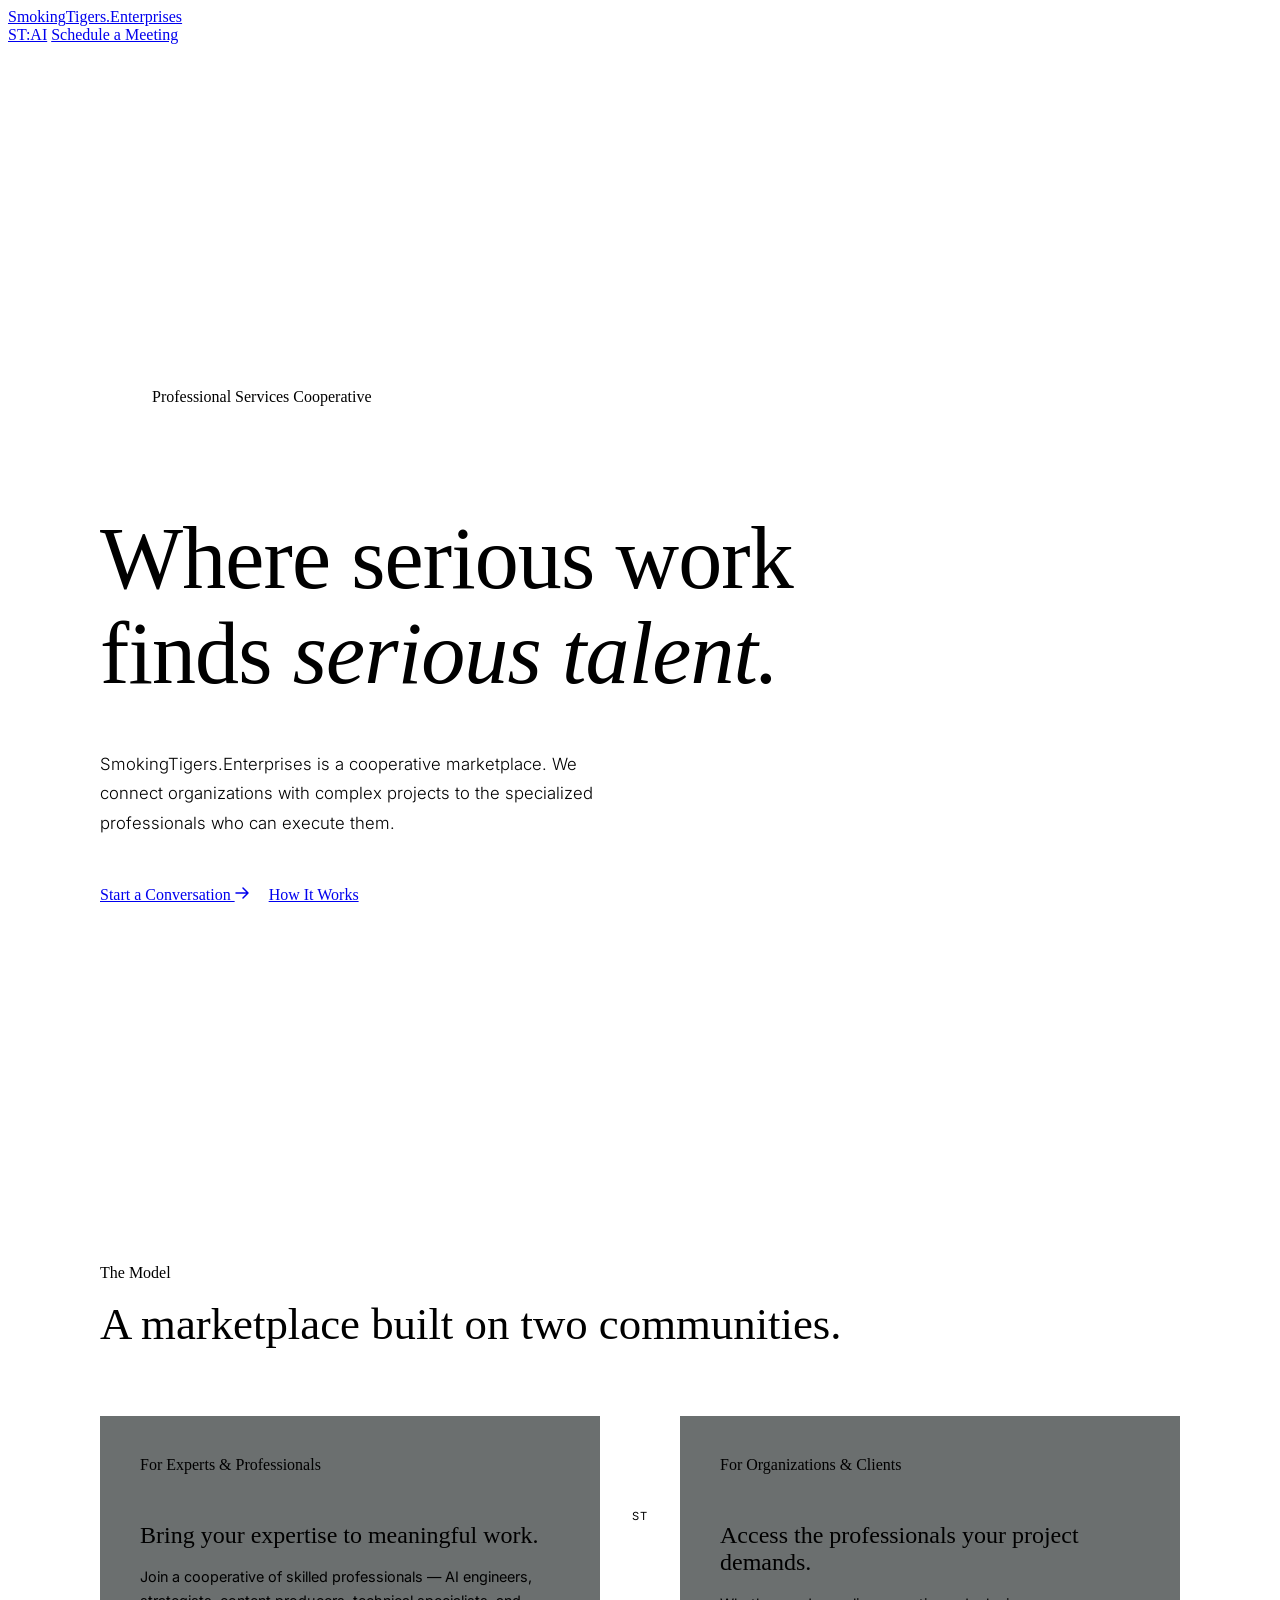
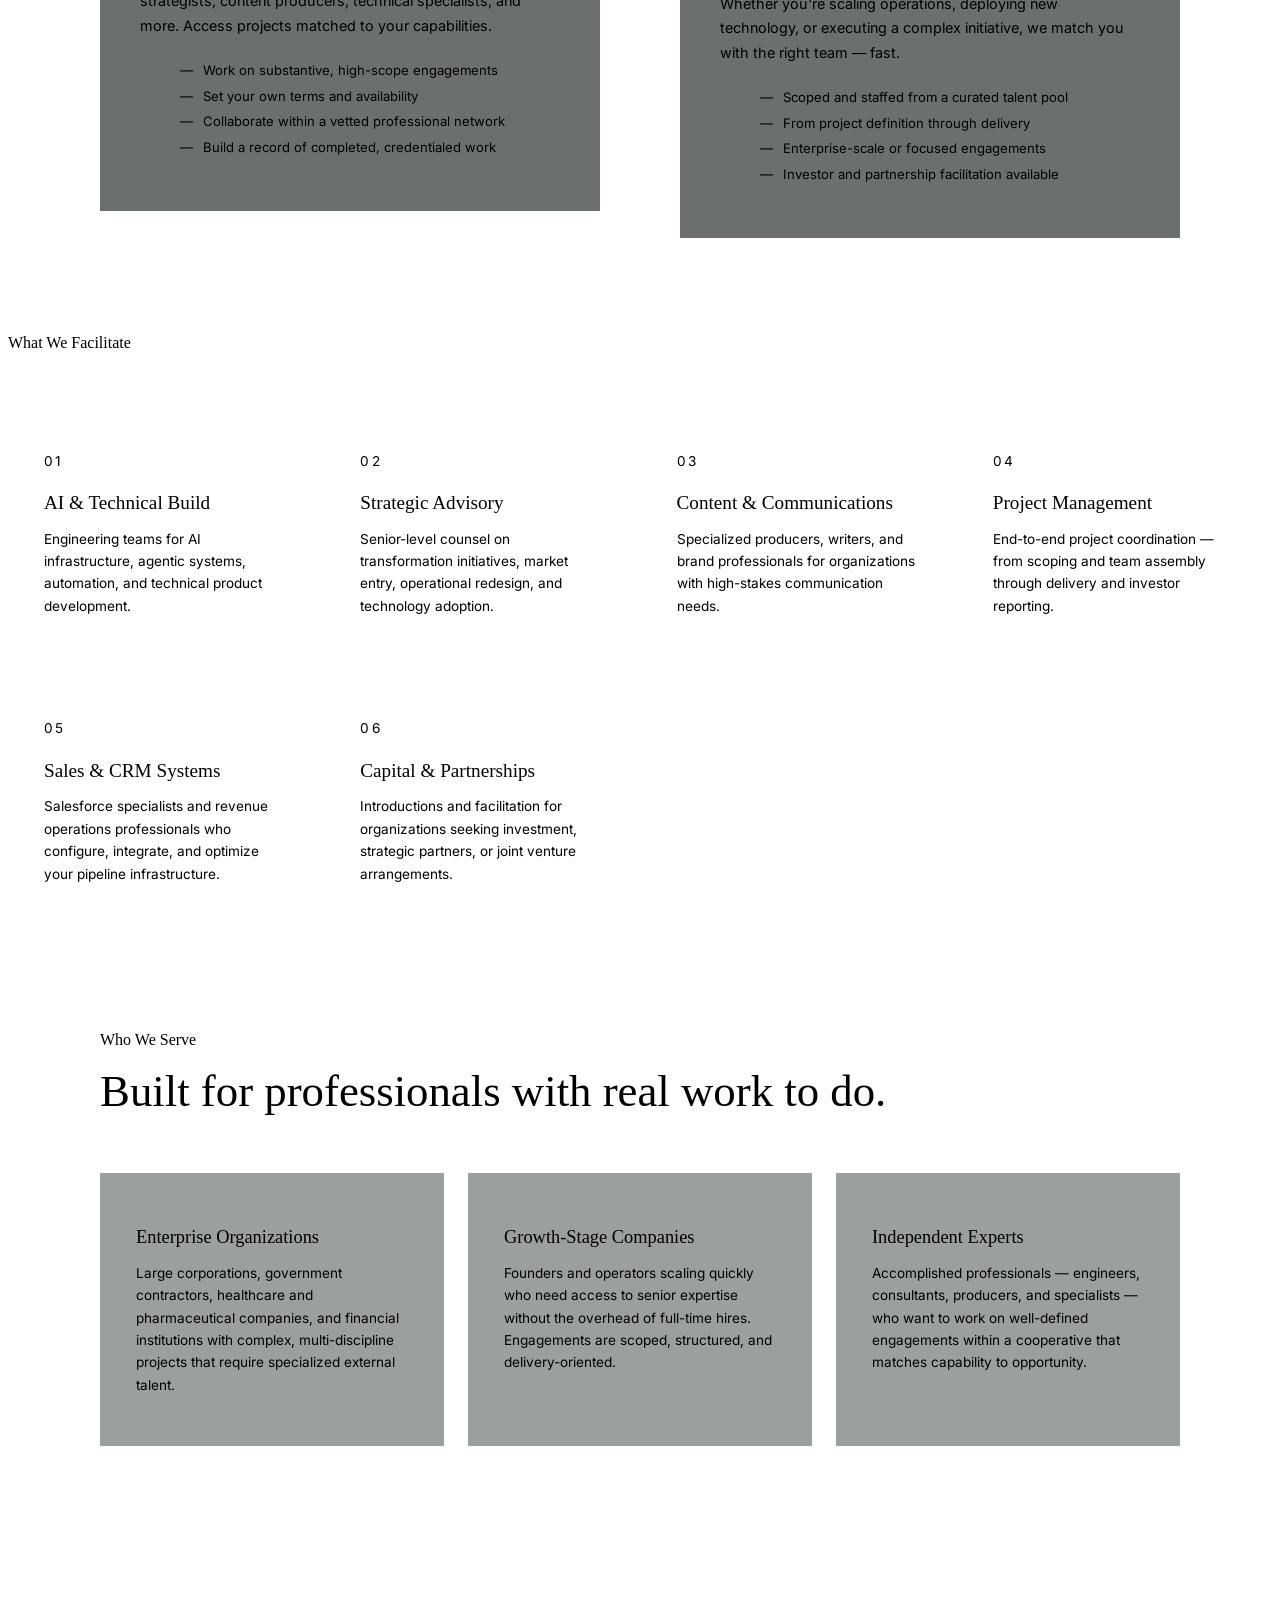
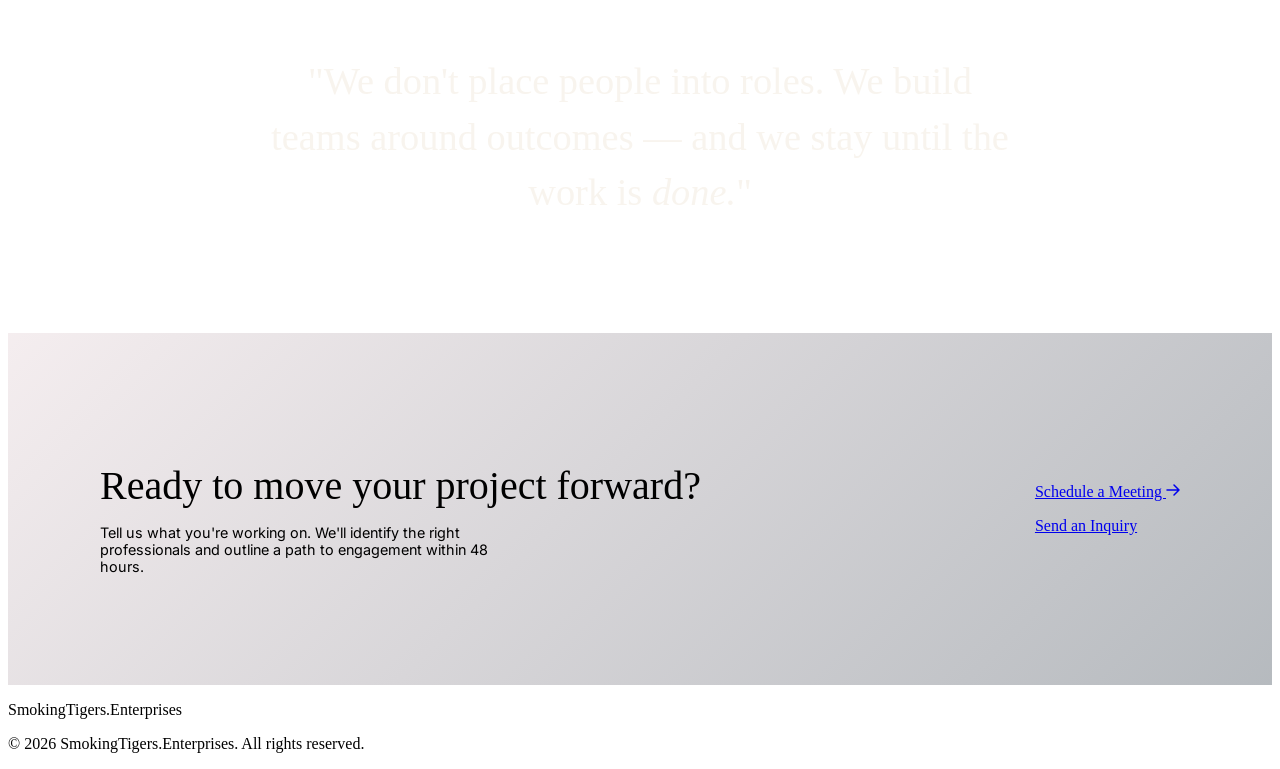
==== public/index.html @ 81c8d472 "test push" ====
<!DOCTYPE html>
<html lang="en">
<head>
  <meta charset="UTF-8" />
  <meta name="viewport" content="width=device-width, initial-scale=1.0" />
  <title>SmokingTigers.Enterprises — Professional Services Cooperative</title>
  <!-- test push -->
  <meta name="description" content="A cooperative marketplace connecting expert professionals and organizations with the talent and services to move serious projects forward." />
  <link rel="preconnect" href="https://fonts.googleapis.com">
  <link href="https://fonts.googleapis.com/css2?family=EB+Garamond:ital,wght@0,400;0,500;0,600;1,400&family=Inter:wght@300;400;500;600&display=swap" rel="stylesheet">
  <link rel="stylesheet" href="/css/style.css">
  <style>
    /* ── PAGE-SPECIFIC ── */

    /* HERO */
    .hero {
      min-height: 100vh;
      display: flex; flex-direction: column; justify-content: center;
      padding: 9rem 3rem 5rem;
      max-width: 1080px; margin: 0 auto;
      position: relative; z-index: 1;
    }
    .hero-eyebrow {
      display: flex; align-items: center; gap: 0.75rem;
      margin-bottom: 2rem;
    }
    .hero-eyebrow::before {
      content: ''; display: block; width: 2.5rem; height: 1px; background: var(--gold);
    }
    h1 {
      font-size: clamp(3rem, 7vw, 5.5rem);
      font-weight: 400; line-height: 1.08;
      letter-spacing: -0.01em;
      margin-bottom: 2rem;
      max-width: 820px;
    }
    h1 em {
      font-style: italic;
      color: var(--gold);
    }
    .hero-sub {
      font-family: 'Inter', system-ui, sans-serif;
      font-size: 1.05rem;
      font-weight: 300;
      line-height: 1.75;
      color: var(--muted);
      max-width: 520px;
      margin-bottom: 3rem;
    }
    .hero-actions {
      display: flex; align-items: center; gap: 1.25rem; flex-wrap: wrap;
    }

    /* HOW IT WORKS */
    .how {
      background: var(--bg-2);
      border-top: 1px solid var(--border);
      border-bottom: 1px solid var(--border);
    }
    .how-inner {
      max-width: 1080px; margin: 0 auto;
      padding: 6rem 3rem;
    }
    .how-header {
      margin-bottom: 4rem;
    }
    .how-header h2 {
      font-size: clamp(1.8rem, 4vw, 2.8rem);
      font-weight: 400; line-height: 1.2;
      margin-top: 1rem;
    }
    .sides {
      display: grid;
      grid-template-columns: 1fr 80px 1fr;
      gap: 0;
      align-items: start;
    }
    .side {
      padding: 2.5rem;
      border: 1px solid var(--border);
      background: rgba(9,16,15,0.6);
    }
    .side-label {
      display: inline-block;
      margin-bottom: 1.5rem;
    }
    .side h3 {
      font-size: 1.5rem;
      font-weight: 400;
      margin-bottom: 1rem;
    }
    .side p {
      font-family: 'Inter', system-ui, sans-serif;
      font-size: 0.9rem;
      line-height: 1.7;
      color: var(--muted);
      margin-bottom: 1.5rem;
    }
    .side-list {
      list-style: none;
      display: flex; flex-direction: column; gap: 0.6rem;
    }
    .side-list li {
      font-family: 'Inter', system-ui, sans-serif;
      font-size: 0.82rem;
      color: var(--muted);
      display: flex; align-items: baseline; gap: 0.6rem;
    }
    .side-list li::before {
      content: '—';
      color: var(--gold-dim);
      flex-shrink: 0;
    }
    .sides-connector {
      display: flex; align-items: center; justify-content: center;
      padding-top: 5rem;
    }
    .connector-icon {
      width: 40px; height: 40px;
      border: 1px solid var(--border-mid);
      border-radius: 50%;
      display: flex; align-items: center; justify-content: center;
      color: var(--gold);
      font-family: 'Inter', system-ui, sans-serif;
      font-size: 0.7rem;
      letter-spacing: 0.05em;
    }

    /* SERVICES */
    .services-grid {
      display: grid;
      grid-template-columns: repeat(auto-fit, minmax(260px, 1fr));
      gap: 1px;
      border: 1px solid var(--border);
      margin-top: 3rem;
    }
    .service-card {
      padding: 2.25rem;
      background: var(--bg);
      border: none;
      transition: background 0.25s;
    }
    .service-card:hover { background: var(--bg-2); }
    .service-num {
      font-family: 'Inter', system-ui, sans-serif;
      font-size: 0.62rem;
      letter-spacing: 0.18em;
      color: var(--gold-dim);
      margin-bottom: 1.25rem;
    }
    .service-card h3 {
      font-size: 1.2rem;
      font-weight: 400;
      margin-bottom: 0.75rem;
    }
    .service-card p {
      font-family: 'Inter', system-ui, sans-serif;
      font-size: 0.85rem;
      line-height: 1.65;
      color: var(--muted);
    }

    /* ICP / WHO WE SERVE */
    .icp {
      background: var(--bg-2);
      border-top: 1px solid var(--border);
    }
    .icp-inner {
      max-width: 1080px; margin: 0 auto;
      padding: 6rem 3rem;
    }
    .icp-header { margin-bottom: 3.5rem; }
    .icp-header h2 {
      font-size: clamp(1.8rem, 4vw, 2.8rem);
      font-weight: 400;
      margin-top: 1rem;
    }
    .icp-grid {
      display: grid;
      grid-template-columns: repeat(auto-fit, minmax(300px, 1fr));
      gap: 1.5rem;
    }
    .icp-card {
      padding: 2.25rem;
      border: 1px solid var(--border);
      background: rgba(9,16,15,0.4);
    }
    .icp-card h3 {
      font-size: 1.15rem;
      font-weight: 400;
      margin-bottom: 0.75rem;
    }
    .icp-card p {
      font-family: 'Inter', system-ui, sans-serif;
      font-size: 0.85rem;
      line-height: 1.65;
      color: var(--muted);
    }

    /* STATEMENT */
    .statement-section {
      max-width: 1080px; margin: 0 auto;
      padding: 7rem 3rem;
      text-align: center;
    }
    .statement-section blockquote {
      font-size: clamp(1.6rem, 3.5vw, 2.4rem);
      font-weight: 400;
      line-height: 1.45;
      color: rgba(245,240,232,0.75);
      max-width: 760px;
      margin: 0 auto;
    }
    .statement-section blockquote em {
      font-style: italic;
      color: var(--white);
    }

    /* CONTACT / CTA BAND */
    .cta-band {
      border-top: 1px solid var(--border);
      border-bottom: 1px solid var(--border);
      background: linear-gradient(135deg, rgba(122,31,53,0.08) 0%, rgba(13,27,42,0.3) 100%);
    }
    .cta-inner {
      max-width: 1080px; margin: 0 auto;
      padding: 6rem 3rem;
      display: flex; justify-content: space-between; align-items: center;
      gap: 3rem; flex-wrap: wrap;
    }
    .cta-text h2 {
      font-size: clamp(1.6rem, 3.5vw, 2.5rem);
      font-weight: 400;
      margin-bottom: 0.75rem;
    }
    .cta-text p {
      font-family: 'Inter', system-ui, sans-serif;
      font-size: 0.9rem;
      color: var(--muted);
      max-width: 400px;
    }
    .cta-actions {
      display: flex; flex-direction: column; gap: 1rem; flex-shrink: 0;
    }

    @media (max-width: 768px) {
      .hero { padding: 8rem 1.5rem 4rem; }
      .how-inner, .icp-inner, .cta-inner, .statement-section { padding-left: 1.5rem; padding-right: 1.5rem; }
      .sides { grid-template-columns: 1fr; }
      .sides-connector { padding: 1.5rem 0; transform: rotate(90deg); }
      .cta-inner { flex-direction: column; }
    }
  </style>
</head>
<body>

  <div class="accent-top" aria-hidden="true"></div>

  <nav>
    <a class="nav-logo" href="/">Smoking<span>Tigers</span>.Enterprises</a>
    <div class="nav-links">
      <a class="nav-link" href="/stai">ST:AI</a>
      <a class="nav-link cta" href="/schedule">Schedule a Meeting</a>
    </div>
  </nav>

  <main>

    <!-- HERO -->
    <section class="hero">
      <p class="hero-eyebrow">
        <span class="label">Professional Services Cooperative</span>
      </p>
      <h1>Where serious work<br>finds <em>serious talent.</em></h1>
      <p class="hero-sub">
        SmokingTigers.Enterprises is a cooperative marketplace. We connect
        organizations with complex projects to the specialized professionals
        who can execute them.
      </p>
      <div class="hero-actions">
        <a class="btn btn-primary" href="/schedule">
          Start a Conversation
          <svg width="14" height="14" viewBox="0 0 14 14" fill="none">
            <path d="M1 7h12M8 2l5 5-5 5" stroke="currentColor" stroke-width="1.5" stroke-linecap="round" stroke-linejoin="round"/>
          </svg>
        </a>
        <a class="btn btn-outline" href="#how-it-works">How It Works</a>
      </div>
    </section>

    <div class="divider"></div>

    <!-- HOW IT WORKS -->
    <div class="how" id="how-it-works">
      <div class="how-inner">
        <div class="how-header">
          <span class="label-muted">The Model</span>
          <h2>A marketplace built on two communities.</h2>
        </div>
        <div class="sides">
          <div class="side">
            <span class="side-label label">For Experts &amp; Professionals</span>
            <h3>Bring your expertise to meaningful work.</h3>
            <p>Join a cooperative of skilled professionals — AI engineers, strategists, content producers, technical specialists, and more. Access projects matched to your capabilities.</p>
            <ul class="side-list">
              <li>Work on substantive, high-scope engagements</li>
              <li>Set your own terms and availability</li>
              <li>Collaborate within a vetted professional network</li>
              <li>Build a record of completed, credentialed work</li>
            </ul>
          </div>
          <div class="sides-connector">
            <div class="connector-icon">ST</div>
          </div>
          <div class="side">
            <span class="side-label label">For Organizations &amp; Clients</span>
            <h3>Access the professionals your project demands.</h3>
            <p>Whether you're scaling operations, deploying new technology, or executing a complex initiative, we match you with the right team — fast.</p>
            <ul class="side-list">
              <li>Scoped and staffed from a curated talent pool</li>
              <li>From project definition through delivery</li>
              <li>Enterprise-scale or focused engagements</li>
              <li>Investor and partnership facilitation available</li>
            </ul>
          </div>
        </div>
      </div>
    </div>

    <!-- SERVICES -->
    <section class="section">
      <span class="label-muted">What We Facilitate</span>
      <div class="services-grid">
        <div class="service-card">
          <p class="service-num">01</p>
          <h3>AI &amp; Technical Build</h3>
          <p>Engineering teams for AI infrastructure, agentic systems, automation, and technical product development.</p>
        </div>
        <div class="service-card">
          <p class="service-num">02</p>
          <h3>Strategic Advisory</h3>
          <p>Senior-level counsel on transformation initiatives, market entry, operational redesign, and technology adoption.</p>
        </div>
        <div class="service-card">
          <p class="service-num">03</p>
          <h3>Content &amp; Communications</h3>
          <p>Specialized producers, writers, and brand professionals for organizations with high-stakes communication needs.</p>
        </div>
        <div class="service-card">
          <p class="service-num">04</p>
          <h3>Project Management</h3>
          <p>End-to-end project coordination — from scoping and team assembly through delivery and investor reporting.</p>
        </div>
        <div class="service-card">
          <p class="service-num">05</p>
          <h3>Sales &amp; CRM Systems</h3>
          <p>Salesforce specialists and revenue operations professionals who configure, integrate, and optimize your pipeline infrastructure.</p>
        </div>
        <div class="service-card">
          <p class="service-num">06</p>
          <h3>Capital &amp; Partnerships</h3>
          <p>Introductions and facilitation for organizations seeking investment, strategic partners, or joint venture arrangements.</p>
        </div>
      </div>
    </section>

    <div class="divider"></div>

    <!-- WHO WE SERVE -->
    <div class="icp">
      <div class="icp-inner">
        <div class="icp-header">
          <span class="label-muted">Who We Serve</span>
          <h2>Built for professionals with real work to do.</h2>
        </div>
        <div class="icp-grid">
          <div class="icp-card">
            <h3>Enterprise Organizations</h3>
            <p>Large corporations, government contractors, healthcare and pharmaceutical companies, and financial institutions with complex, multi-discipline projects that require specialized external talent.</p>
          </div>
          <div class="icp-card">
            <h3>Growth-Stage Companies</h3>
            <p>Founders and operators scaling quickly who need access to senior expertise without the overhead of full-time hires. Engagements are scoped, structured, and delivery-oriented.</p>
          </div>
          <div class="icp-card">
            <h3>Independent Experts</h3>
            <p>Accomplished professionals — engineers, consultants, producers, and specialists — who want to work on well-defined engagements within a cooperative that matches capability to opportunity.</p>
          </div>
        </div>
      </div>
    </div>

    <!-- STATEMENT -->
    <section class="statement-section">
      <blockquote>
        "We don't place people into roles. We build teams around outcomes — and we stay until the work is <em>done.</em>"
      </blockquote>
    </section>

    <!-- CTA BAND -->
    <div class="cta-band">
      <div class="cta-inner">
        <div class="cta-text">
          <h2>Ready to move your project forward?</h2>
          <p>Tell us what you're working on. We'll identify the right professionals and outline a path to engagement within 48 hours.</p>
        </div>
        <div class="cta-actions">
          <a class="btn btn-primary" href="/schedule">
            Schedule a Meeting
            <svg width="14" height="14" viewBox="0 0 14 14" fill="none">
              <path d="M1 7h12M8 2l5 5-5 5" stroke="currentColor" stroke-width="1.5" stroke-linecap="round" stroke-linejoin="round"/>
            </svg>
          </a>
          <a class="btn btn-outline" href="mailto:hello@smokingtigers.enterprises">Send an Inquiry</a>
        </div>
      </div>
    </div>

  </main>

  <footer>
    <p class="footer-brand">Smoking<span>Tigers</span>.Enterprises</p>
    <p class="footer-note">© 2026 SmokingTigers.Enterprises. All rights reserved.</p>
  </footer>

</body>
</html>
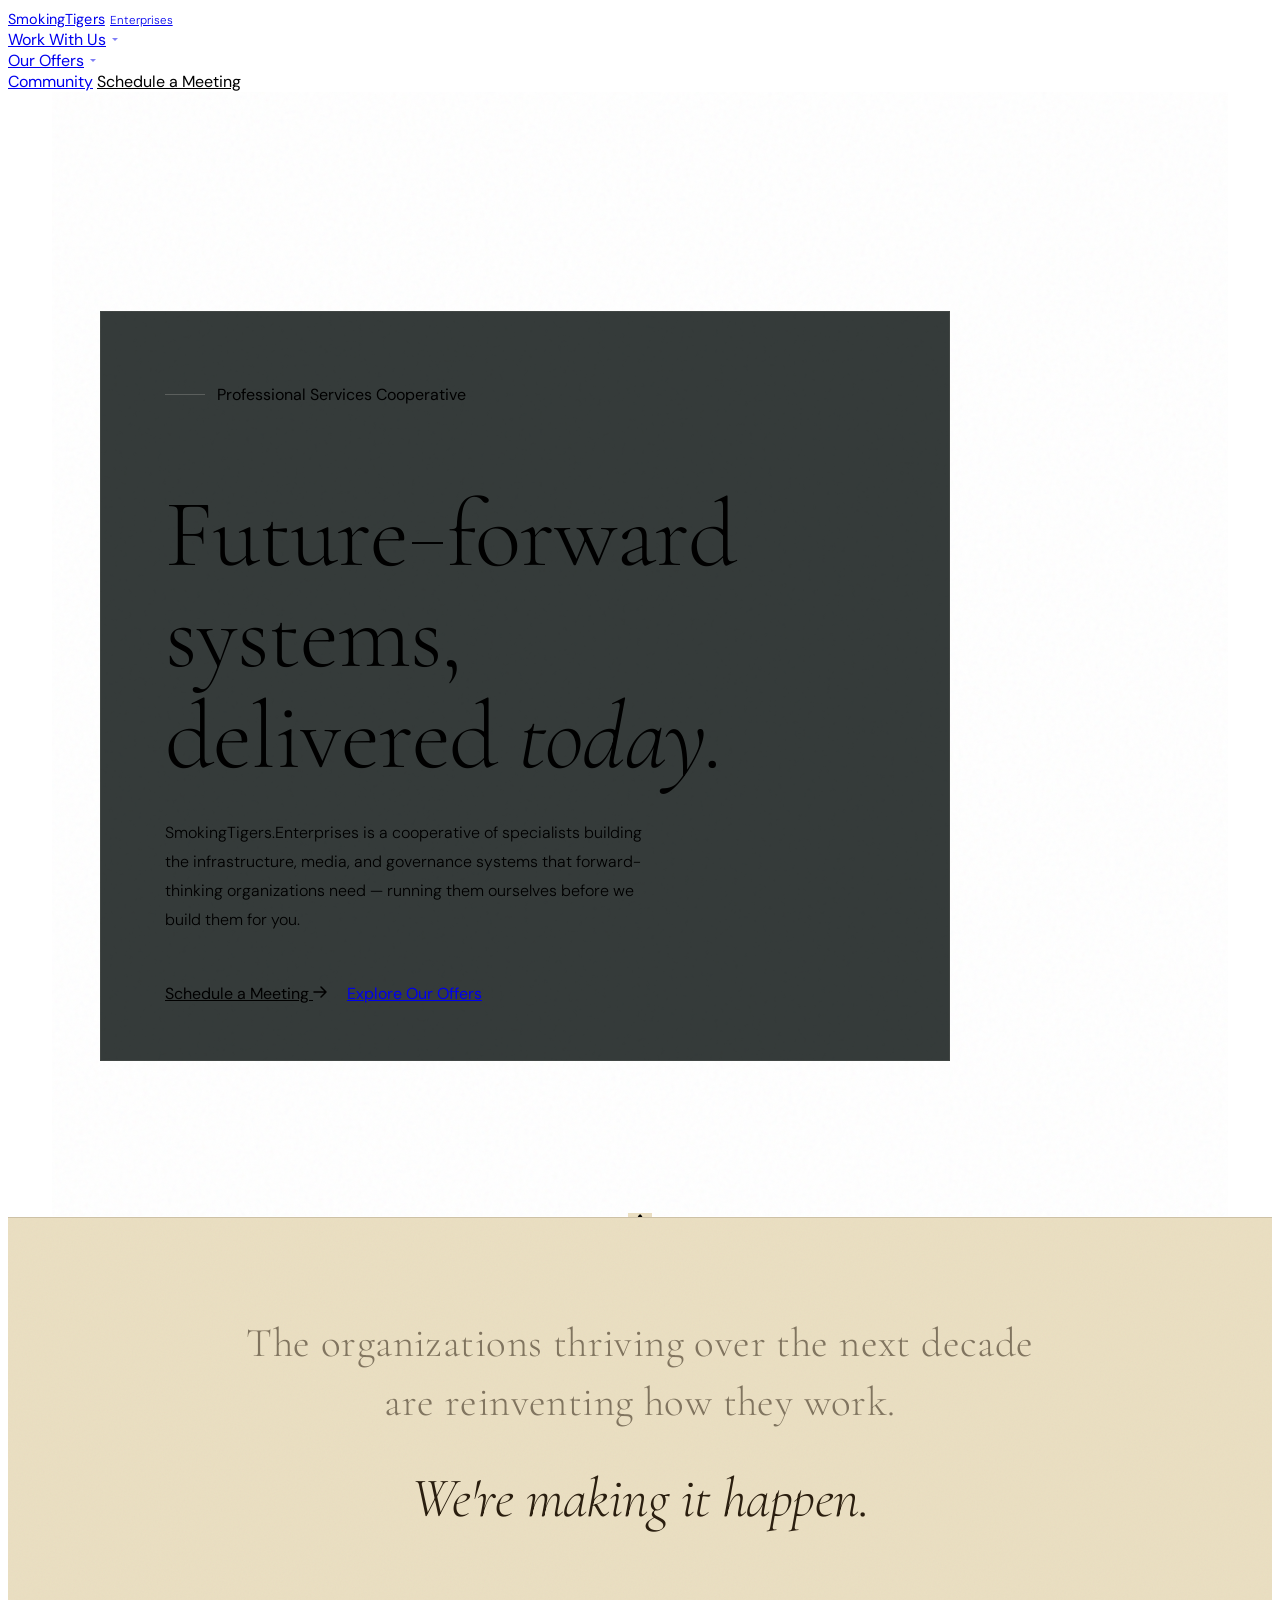
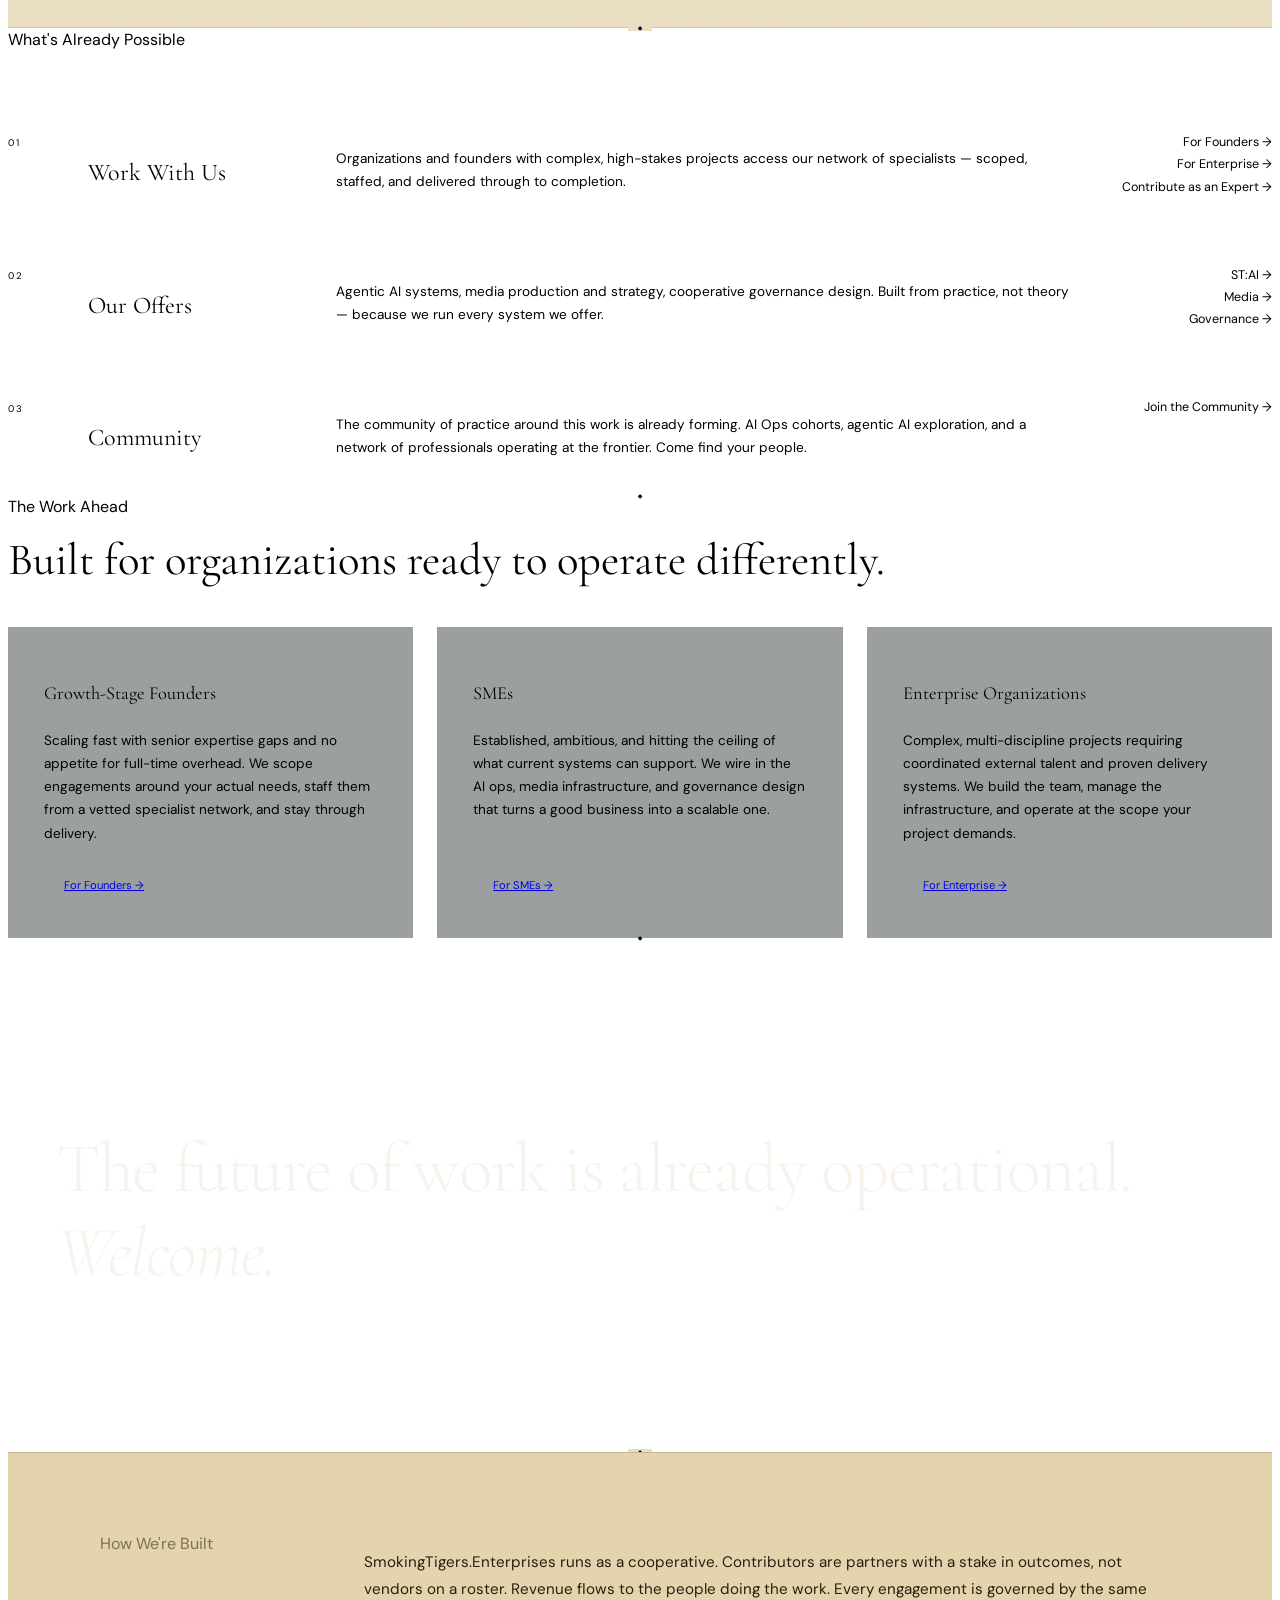
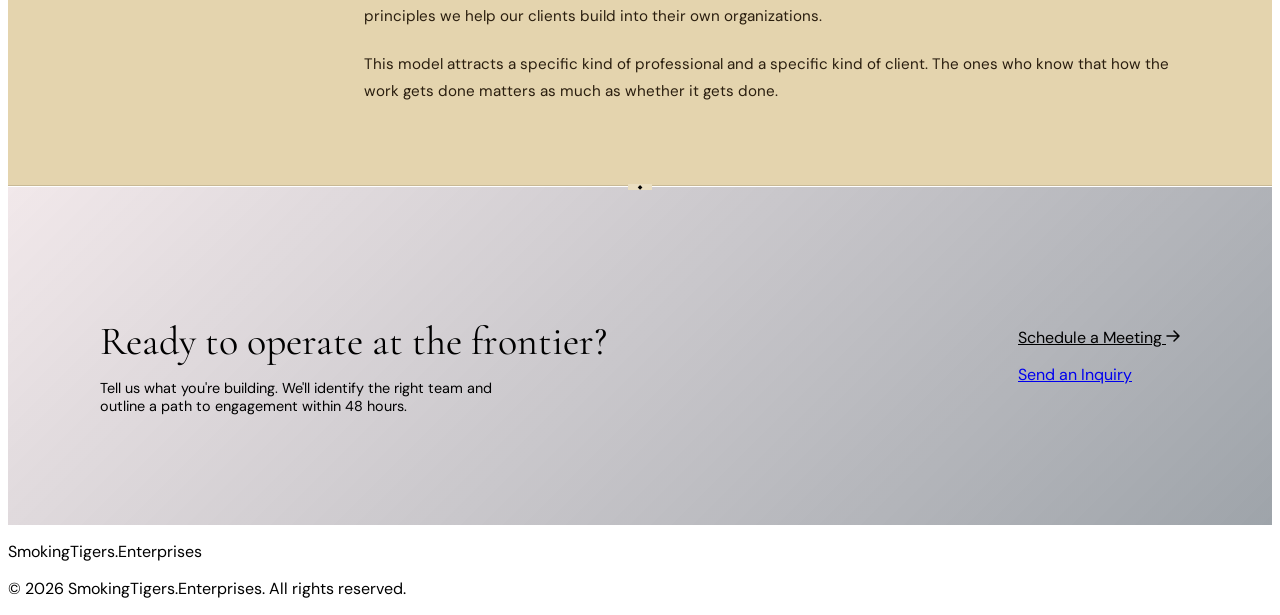
==== commit 5c8ed91d: "Homepage redesign: dark luxury aesthetic with Art Deco pattern backgrounds - Art Deco fan pattern (h" ====
--- a/public/index.html
+++ b/public/index.html
@@ -4,223 +4,361 @@
   <meta charset="UTF-8" />
   <meta name="viewport" content="width=device-width, initial-scale=1.0" />
   <title>SmokingTigers.Enterprises — Professional Services Cooperative</title>
-  <!-- test push -->
-  <meta name="description" content="A cooperative marketplace connecting expert professionals and organizations with the talent and services to move serious projects forward." />
+  <meta name="description" content="A cooperative of specialists building the infrastructure, media, and governance systems that forward-thinking organizations need." />
   <link rel="preconnect" href="https://fonts.googleapis.com">
-  <link href="https://fonts.googleapis.com/css2?family=EB+Garamond:ital,wght@0,400;0,500;0,600;1,400&family=Inter:wght@300;400;500;600&display=swap" rel="stylesheet">
+  <link href="https://fonts.googleapis.com/css2?family=Cormorant+Garamond:ital,wght@0,300;0,400;0,500;1,300;1,400&family=DM+Sans:wght@300;400;500&display=swap" rel="stylesheet">
   <link rel="stylesheet" href="/css/style.css">
   <style>
-    /* ── PAGE-SPECIFIC ── */
-
-    /* HERO */
+    /* ── FONT SYSTEM ── */
+    :root {
+      --font-display: 'Cormorant Garamond', Georgia, serif;
+      --font-body: 'DM Sans', system-ui, sans-serif;
+    }
+    body { font-family: var(--font-body); }
+    h1, h2, h3, blockquote { font-family: var(--font-display); }
+    .label, .label-muted { font-family: var(--font-body); }
+    .btn { font-family: var(--font-body); }
+
+    /* ── NAV LOGO LOGOTYPE ── */
+    .nav-logo {
+      font-family: var(--font-body);
+      font-size: 0.9rem;
+      font-weight: 400;
+      letter-spacing: 0.01em;
+      text-transform: none;
+    }
+    .nav-logo .smoking { color: var(--gold); }
+    .nav-logo .tigers { color: var(--gold); }
+    .nav-logo .domain { margin-left: 0.45em; font-weight: 300; font-size: 0.8em; color: var(--muted); }
+
+    /* ── NAV DROPDOWNS ── */
+    .nav-item {
+      position: relative;
+      display: flex; align-items: center;
+    }
+    .nav-item > .nav-link {
+      display: flex; align-items: center; gap: 0.4rem; cursor: pointer;
+    }
+    .caret {
+      width: 0; height: 0;
+      border-left: 3.5px solid transparent;
+      border-right: 3.5px solid transparent;
+      border-top: 3.5px solid currentColor;
+      opacity: 0.5;
+      transition: transform 0.2s;
+    }
+    .nav-item:hover .caret,
+    .nav-item.open .caret { transform: rotate(180deg); opacity: 1; }
+
+    .dropdown {
+      position: absolute;
+      top: calc(100% + 0.85rem);
+      left: 50%;
+      transform: translateX(-50%) translateY(-8px);
+      min-width: 210px;
+      background: rgba(9, 16, 15, 0.97);
+      border: 1px solid var(--border-mid);
+      border-radius: 8px;
+      padding: 0.4rem 0;
+      visibility: hidden;
+      opacity: 0;
+      transition: opacity 0.15s ease, transform 0.15s ease, visibility 0.15s;
+      z-index: 200;
+      backdrop-filter: blur(20px);
+    }
+    .nav-item:hover .dropdown,
+    .nav-item.open .dropdown {
+      visibility: visible;
+      opacity: 1;
+      transform: translateX(-50%) translateY(0);
+    }
+    .dropdown a {
+      display: block;
+      padding: 0.55rem 1.25rem;
+      font-family: var(--font-body);
+      font-size: 0.78rem;
+      color: var(--muted);
+      text-decoration: none;
+      letter-spacing: 0.02em;
+      transition: color 0.15s, background 0.15s;
+    }
+    .dropdown a:hover { color: var(--white); background: rgba(245,240,232,0.06); }
+
+    /* Hamburger button */
+    .nav-hamburger {
+      display: none;
+      flex-direction: column; gap: 5px;
+      background: none; border: none; cursor: pointer; padding: 4px;
+    }
+    .nav-hamburger span {
+      display: block; width: 22px; height: 1.5px;
+      background: var(--white); transition: all 0.25s;
+    }
+    .nav-hamburger.open span:nth-child(1) { transform: translateY(6.5px) rotate(45deg); }
+    .nav-hamburger.open span:nth-child(2) { opacity: 0; transform: scaleX(0); }
+    .nav-hamburger.open span:nth-child(3) { transform: translateY(-6.5px) rotate(-45deg); }
+
+    /* ── DIVIDER WITH DIAMOND ── */
+    .divider {
+      position: relative;
+      height: 1px;
+      background: linear-gradient(90deg, transparent, var(--border-mid), transparent);
+      display: flex; align-items: center; justify-content: center;
+      overflow: visible;
+    }
+    .divider::after {
+      content: '◆';
+      position: absolute;
+      font-size: 0.38rem;
+      color: var(--gold-dim);
+      background: var(--bg);
+      padding: 0 0.6rem;
+      line-height: 1;
+    }
+    /* dividers adjacent to cream sections pick up the cream bg */
+    .divider.cream-after::after { background: var(--cream); }
+    .divider.cream-before::after { background: var(--cream); }
+
+    /* ── GRAIN TEXTURE OVERLAY ── */
+    .hero, .interstitial { position: relative; overflow: hidden; }
+    .hero::before, .interstitial::before {
+      content: '';
+      position: absolute; inset: 0;
+      background-image: url("data:image/svg+xml,%3Csvg viewBox='0 0 256 256' xmlns='http://www.w3.org/2000/svg'%3E%3Cfilter id='noise'%3E%3CfeTurbulence type='fractalNoise' baseFrequency='0.9' numOctaves='4' stitchTiles='stitch'/%3E%3C/filter%3E%3Crect width='100%25' height='100%25' filter='url(%23noise)' opacity='0.04'/%3E%3C/svg%3E");
+      pointer-events: none; z-index: 0;
+    }
+
+    /* ── WARM LIGHT COLOR SYSTEM ── */
+    :root {
+      --cream:      #eadec1;
+      --cream-2:    #e4d4ae;
+      --cream-text: #2a1e0f;
+      --cream-muted: rgba(42, 30, 15, 0.55);
+    }
+
+    /* ── ADOBE STOCK TEXTURE OVERLAYS ──
+       texture-3 is a warm cream/gold parchment pattern.
+       On light (cream) sections → mix-blend-mode: multiply shows the pattern.
+       On dark sections → mix-blend-mode: screen adds warm luminosity.
+    */
+    .tex-overlay {
+      position: absolute;
+      top: 0; left: 0;
+      width: 100%; height: 100%;
+      pointer-events: none; z-index: 0;
+      background-size: cover; background-position: center;
+      background-repeat: repeat;
+    }
+    /* On LIGHT cream sections — multiply makes the golden pattern visible */
+    .tex-3-light {
+      background-image: url('/assets/texture-3.webp');
+      opacity: 0.55;
+      mix-blend-mode: multiply;
+    }
+    /* On DARK sections — screen adds warm, subtle luminosity */
+    .tex-3-dark {
+      background-image: url('/assets/texture-3.webp');
+      opacity: 0.08;
+      mix-blend-mode: screen;
+    }
+    /* Art Deco — full pattern visible at 45% over dark background */
+    .tex-artdeco {
+      background-image: url('/assets/pattern-artdeco.webp');
+      opacity: 0.45;
+      mix-blend-mode: normal;
+    }
+    /* Chevron — screen blend adds subtle colour wash on dark sections */
+    .tex-chevron {
+      background-image: url('/assets/pattern-chevron.webp');
+      opacity: 0.07;
+      mix-blend-mode: screen;
+    }
+
+    /* ── HERO ── */
     .hero {
       min-height: 100vh;
       display: flex; flex-direction: column; justify-content: center;
       padding: 9rem 3rem 5rem;
       max-width: 1080px; margin: 0 auto;
-      position: relative; z-index: 1;
-    }
+      background: linear-gradient(
+        135deg,
+        var(--bg) 0%,
+        rgba(122,31,53,0.06) 40%,
+        rgba(13,40,38,0.08) 70%,
+        var(--bg) 100%
+      );
+      background-size: 300% 300%;
+      animation: ambientShift 14s ease infinite;
+    }
+    .hero > *:not(.tex-overlay) { position: relative; z-index: 1; }
     .hero-eyebrow {
       display: flex; align-items: center; gap: 0.75rem;
       margin-bottom: 2rem;
     }
     .hero-eyebrow::before {
-      content: ''; display: block; width: 2.5rem; height: 1px; background: var(--gold);
+      content: ''; display: block; width: 2.5rem; height: 1px; background: rgba(245,240,232,0.2);
     }
     h1 {
-      font-size: clamp(3rem, 7vw, 5.5rem);
-      font-weight: 400; line-height: 1.08;
+      font-size: clamp(3.2rem, 8vw, 6rem);
+      font-weight: 300; line-height: 1.05;
       letter-spacing: -0.01em;
-      margin-bottom: 2rem;
-      max-width: 820px;
-    }
-    h1 em {
-      font-style: italic;
-      color: var(--gold);
-    }
+      margin-bottom: 2rem; max-width: 820px;
+    }
+    h1 em { font-style: italic; color: inherit; }
     .hero-sub {
-      font-family: 'Inter', system-ui, sans-serif;
-      font-size: 1.05rem;
-      font-weight: 300;
-      line-height: 1.75;
-      color: var(--muted);
-      max-width: 520px;
-      margin-bottom: 3rem;
+      font-family: var(--font-body);
+      font-size: 1rem; font-weight: 300;
+      line-height: 1.8; color: var(--muted);
+      max-width: 500px; margin-bottom: 3rem;
     }
     .hero-actions {
       display: flex; align-items: center; gap: 1.25rem; flex-wrap: wrap;
     }
-
-    /* HOW IT WORKS */
-    .how {
-      background: var(--bg-2);
+    .hero-card {
+      background: rgba(9, 16, 15, 0.82);
+      padding: 3.5rem 4rem;
+      max-width: 720px;
+      border: 1px solid rgba(245,240,232,0.06);
+    }
+
+    /* ── INTERSTITIAL — warm cream with texture ── */
+    .interstitial {
+      background: var(--cream);
+      border-top: 1px solid rgba(42,30,15,0.15);
+      border-bottom: 1px solid rgba(42,30,15,0.15);
+      text-align: center;
+      padding: 6rem 3rem;
+    }
+    .interstitial > * { position: relative; z-index: 1; }
+    .interstitial-text {
+      font-family: var(--font-display);
+      font-size: clamp(1.6rem, 3.2vw, 2.7rem);
+      font-weight: 300; line-height: 1.45;
+      max-width: 1100px; margin: 0 auto;
+      color: var(--cream-muted);
+      letter-spacing: 0.01em;
+    }
+    .interstitial-text em {
+      font-style: italic;
+      color: var(--cream-text);
+      display: block;
+      margin-top: 0.6em;
+      font-size: clamp(2rem, 4.5vw, 3.5rem);
+      line-height: 1.15;
+      letter-spacing: -0.01em;
+    }
+
+    /* ── PILLARS ── */
+    .pillars-grid {
+      display: block;
       border-top: 1px solid var(--border);
+      margin-top: 3rem;
+    }
+    .pillar-card {
+      display: grid;
+      grid-template-columns: 2.5rem 13rem 1fr 10rem;
+      gap: 0 2.5rem;
+      padding: 2.25rem 0;
       border-bottom: 1px solid var(--border);
-    }
-    .how-inner {
+      background: none;
+      align-items: start;
+    }
+    .pillar-card:hover { background: none; }
+    .pillar-icon {
+      font-family: var(--font-body);
+      font-size: 0.6rem; letter-spacing: 0.18em;
+      text-transform: uppercase; color: var(--muted);
+      padding-top: 0.25em; margin-bottom: 0;
+    }
+    .pillar-card h3 {
+      font-size: 1.5rem; font-weight: 400; margin-bottom: 0;
+    }
+    .pillar-card > p {
+      font-family: var(--font-body);
+      font-size: 0.85rem; line-height: 1.7; color: var(--muted);
+      margin-bottom: 0;
+    }
+    .pillar-links { display: flex; flex-direction: column; gap: 0.4rem; align-items: flex-end; }
+    .pillar-link {
+      font-family: var(--font-body);
+      font-size: 0.78rem; color: var(--muted);
+      text-decoration: none; transition: color 0.15s; text-align: right;
+    }
+    .pillar-link:hover { color: var(--white); }
+
+    /* ── COOPERATIVE — warm cream with texture ── */
+    .section.cooperative { max-width: none; padding: 0; }
+    .cooperative {
+      background: var(--cream-2);
+      border-top: 1px solid rgba(42,30,15,0.15);
+      border-bottom: 1px solid rgba(42,30,15,0.15);
+      position: relative; overflow: hidden;
+    }
+    .cooperative-inner {
       max-width: 1080px; margin: 0 auto;
-      padding: 6rem 3rem;
-    }
-    .how-header {
-      margin-bottom: 4rem;
-    }
-    .how-header h2 {
+      padding: 5rem 3rem;
+      display: grid;
+      grid-template-columns: 200px 1fr;
+      gap: 4rem; align-items: start;
+    }
+    .cooperative-inner { position: relative; z-index: 1; }
+    .cooperative-label .label-muted { color: var(--cream-muted); }
+    .cooperative-body p {
+      font-family: var(--font-body);
+      font-size: 0.95rem; line-height: 1.8; color: var(--cream-text);
+      margin-bottom: 1.25rem;
+    }
+    .cooperative-body p:last-child { margin-bottom: 0; }
+
+    /* ── SERVE ── */
+    .serve h2 {
       font-size: clamp(1.8rem, 4vw, 2.8rem);
-      font-weight: 400; line-height: 1.2;
-      margin-top: 1rem;
-    }
-    .sides {
+      font-weight: 400; margin-top: 1rem;
+    }
+    .serve-grid {
       display: grid;
-      grid-template-columns: 1fr 80px 1fr;
-      gap: 0;
-      align-items: start;
-    }
-    .side {
-      padding: 2.5rem;
-      border: 1px solid var(--border);
-      background: rgba(9,16,15,0.6);
-    }
-    .side-label {
-      display: inline-block;
-      margin-bottom: 1.5rem;
-    }
-    .side h3 {
-      font-size: 1.5rem;
-      font-weight: 400;
-      margin-bottom: 1rem;
-    }
-    .side p {
-      font-family: 'Inter', system-ui, sans-serif;
-      font-size: 0.9rem;
-      line-height: 1.7;
-      color: var(--muted);
-      margin-bottom: 1.5rem;
-    }
-    .side-list {
-      list-style: none;
-      display: flex; flex-direction: column; gap: 0.6rem;
-    }
-    .side-list li {
-      font-family: 'Inter', system-ui, sans-serif;
-      font-size: 0.82rem;
-      color: var(--muted);
-      display: flex; align-items: baseline; gap: 0.6rem;
-    }
-    .side-list li::before {
-      content: '—';
-      color: var(--gold-dim);
-      flex-shrink: 0;
-    }
-    .sides-connector {
-      display: flex; align-items: center; justify-content: center;
-      padding-top: 5rem;
-    }
-    .connector-icon {
-      width: 40px; height: 40px;
-      border: 1px solid var(--border-mid);
-      border-radius: 50%;
-      display: flex; align-items: center; justify-content: center;
-      color: var(--gold);
-      font-family: 'Inter', system-ui, sans-serif;
-      font-size: 0.7rem;
-      letter-spacing: 0.05em;
-    }
-
-    /* SERVICES */
-    .services-grid {
-      display: grid;
-      grid-template-columns: repeat(auto-fit, minmax(260px, 1fr));
-      gap: 1px;
-      border: 1px solid var(--border);
-      margin-top: 3rem;
-    }
-    .service-card {
-      padding: 2.25rem;
-      background: var(--bg);
-      border: none;
-      transition: background 0.25s;
-    }
-    .service-card:hover { background: var(--bg-2); }
-    .service-num {
-      font-family: 'Inter', system-ui, sans-serif;
-      font-size: 0.62rem;
-      letter-spacing: 0.18em;
-      color: var(--gold-dim);
-      margin-bottom: 1.25rem;
-    }
-    .service-card h3 {
-      font-size: 1.2rem;
-      font-weight: 400;
-      margin-bottom: 0.75rem;
-    }
-    .service-card p {
-      font-family: 'Inter', system-ui, sans-serif;
-      font-size: 0.85rem;
-      line-height: 1.65;
-      color: var(--muted);
-    }
-
-    /* ICP / WHO WE SERVE */
-    .icp {
-      background: var(--bg-2);
-      border-top: 1px solid var(--border);
-    }
-    .icp-inner {
-      max-width: 1080px; margin: 0 auto;
-      padding: 6rem 3rem;
-    }
-    .icp-header { margin-bottom: 3.5rem; }
-    .icp-header h2 {
-      font-size: clamp(1.8rem, 4vw, 2.8rem);
-      font-weight: 400;
-      margin-top: 1rem;
-    }
-    .icp-grid {
-      display: grid;
-      grid-template-columns: repeat(auto-fit, minmax(300px, 1fr));
-      gap: 1.5rem;
-    }
-    .icp-card {
+      grid-template-columns: repeat(3, 1fr);
+      gap: 1.5rem; margin-top: 2.5rem;
+    }
+    .serve-card {
       padding: 2.25rem;
       border: 1px solid var(--border);
       background: rgba(9,16,15,0.4);
-    }
-    .icp-card h3 {
-      font-size: 1.15rem;
-      font-weight: 400;
-      margin-bottom: 0.75rem;
-    }
-    .icp-card p {
-      font-family: 'Inter', system-ui, sans-serif;
-      font-size: 0.85rem;
-      line-height: 1.65;
-      color: var(--muted);
-    }
-
-    /* STATEMENT */
+      display: flex; flex-direction: column;
+    }
+    .serve-card h3 { font-size: 1.15rem; font-weight: 400; margin-bottom: 0.75rem; }
+    .serve-card p {
+      font-family: var(--font-body);
+      font-size: 0.85rem; line-height: 1.7; color: var(--muted);
+      margin-bottom: 1.5rem; flex: 1;
+    }
+    .btn-sm { font-size: 0.7rem; padding: 0.6rem 1.25rem; }
+
+    /* ── STATEMENT ── */
     .statement-section {
-      max-width: 1080px; margin: 0 auto;
-      padding: 7rem 3rem;
-      text-align: center;
-    }
+      position: relative;
+      padding: 12rem 3rem 10rem;
+      overflow: hidden;
+    }
+    .statement-section > * { position: relative; z-index: 1; }
     .statement-section blockquote {
-      font-size: clamp(1.6rem, 3.5vw, 2.4rem);
-      font-weight: 400;
-      line-height: 1.45;
-      color: rgba(245,240,232,0.75);
-      max-width: 760px;
-      margin: 0 auto;
+      font-size: clamp(3rem, 5.5vw, 5.5rem);
+      font-weight: 300; line-height: 1.08;
+      letter-spacing: -0.02em;
+      color: rgba(245,240,232,0.82);
+      max-width: none; margin: 0;
     }
     .statement-section blockquote em {
-      font-style: italic;
-      color: var(--white);
-    }
-
-    /* CONTACT / CTA BAND */
+      font-style: italic; color: var(--white);
+      font-size: 1em;
+      display: block; margin-top: 0.12em;
+    }
+
+    /* ── CTA BAND ── */
     .cta-band {
       border-top: 1px solid var(--border);
       border-bottom: 1px solid var(--border);
-      background: linear-gradient(135deg, rgba(122,31,53,0.08) 0%, rgba(13,27,42,0.3) 100%);
+      background: linear-gradient(135deg, rgba(122,31,53,0.1) 0%, rgba(13,27,42,0.4) 100%);
     }
     .cta-inner {
       max-width: 1080px; margin: 0 auto;
@@ -230,25 +368,76 @@
     }
     .cta-text h2 {
       font-size: clamp(1.6rem, 3.5vw, 2.5rem);
-      font-weight: 400;
-      margin-bottom: 0.75rem;
+      font-weight: 400; margin-bottom: 0.75rem;
     }
     .cta-text p {
-      font-family: 'Inter', system-ui, sans-serif;
-      font-size: 0.9rem;
-      color: var(--muted);
-      max-width: 400px;
-    }
-    .cta-actions {
-      display: flex; flex-direction: column; gap: 1rem; flex-shrink: 0;
-    }
-
+      font-family: var(--font-body);
+      font-size: 0.9rem; color: var(--muted); max-width: 400px;
+    }
+    .cta-actions { display: flex; flex-direction: column; gap: 1rem; flex-shrink: 0; }
+
+    /* ── SCROLL REVEAL ── */
+    .reveal {
+      opacity: 0;
+      transform: translateY(24px);
+      transition: opacity 0.6s ease, transform 0.6s ease;
+    }
+    .reveal.visible { opacity: 1; transform: translateY(0); }
+    .pillar-card:nth-child(2) { transition-delay: 120ms; }
+    .pillar-card:nth-child(3) { transition-delay: 240ms; }
+
+    /* ── AMBIENT HERO ANIMATION ── */
+    @keyframes ambientShift {
+      0%   { background-position: 0% 50%; }
+      50%  { background-position: 100% 50%; }
+      100% { background-position: 0% 50%; }
+    }
+
+    /* ── STYLE.CSS OVERRIDES — strip gold from shared components ── */
+    .btn-primary { background: var(--white); color: var(--bg); }
+    .btn-primary:hover { background: rgba(245,240,232,0.88); }
+    .nav-link.cta { color: var(--white); border-color: rgba(245,240,232,0.18); }
+    .nav-link.cta:hover { background: rgba(245,240,232,0.06); color: var(--white); }
+    .footer-brand span { color: var(--muted); }
+
+    /* ── RESPONSIVE ── */
     @media (max-width: 768px) {
       .hero { padding: 8rem 1.5rem 4rem; }
-      .how-inner, .icp-inner, .cta-inner, .statement-section { padding-left: 1.5rem; padding-right: 1.5rem; }
-      .sides { grid-template-columns: 1fr; }
-      .sides-connector { padding: 1.5rem 0; transform: rotate(90deg); }
-      .cta-inner { flex-direction: column; }
+      .interstitial { padding: 3.5rem 1.5rem; }
+      .statement-section { padding: 5rem 1.5rem; }
+      .pillar-card { grid-template-columns: 1fr; gap: 0.75rem; padding: 1.75rem 0; }
+      .pillar-links { align-items: flex-start; }
+      .serve-grid { grid-template-columns: 1fr; }
+      .cooperative-inner { grid-template-columns: 1fr; gap: 1.5rem; padding: 3.5rem 1.5rem; }
+      .cta-inner { flex-direction: column; padding: 4rem 1.5rem; }
+
+      .nav-hamburger { display: flex; }
+      .nav-links {
+        display: none;
+        position: fixed; top: 64px; left: 0; right: 0;
+        background: rgba(9,16,15,0.98);
+        backdrop-filter: blur(20px);
+        flex-direction: column; align-items: stretch;
+        padding: 1rem 1.5rem 1.5rem;
+        border-bottom: 1px solid var(--border);
+        gap: 0; z-index: 99;
+      }
+      .nav-links.open { display: flex; }
+      .nav-item { flex-direction: column; align-items: flex-start; width: 100%; }
+      .nav-item > .nav-link { padding: 0.8rem 0; width: 100%; justify-content: space-between; }
+      .dropdown {
+        position: static; transform: none; visibility: visible; opacity: 1;
+        background: none; border: none; border-radius: 0;
+        padding: 0 0 0.75rem 1rem;
+        display: none; transition: none;
+      }
+      .nav-item.open .dropdown { display: block; }
+      .dropdown a { padding: 0.45rem 0; }
+    }
+    @media (max-width: 480px) {
+      h1 { font-size: clamp(2.8rem, 10vw, 3.5rem); }
+      .pillar-card { padding: 1.75rem; }
+      .interstitial-text { font-size: clamp(1.4rem, 5vw, 1.8rem); }
     }
   </style>
 </head>
@@ -257,10 +446,37 @@
   <div class="accent-top" aria-hidden="true"></div>
 
   <nav>
-    <a class="nav-logo" href="/">Smoking<span>Tigers</span>.Enterprises</a>
-    <div class="nav-links">
-      <a class="nav-link" href="/stai">ST:AI</a>
+    <a class="nav-logo" href="/"><span class="smoking">Smoking</span><span class="tigers">Tigers</span><span class="domain">Enterprises</span></a>
+    <button class="nav-hamburger" aria-label="Toggle menu" aria-expanded="false" aria-controls="nav-links">
+      <span></span><span></span><span></span>
+    </button>
+    <div class="nav-links" id="nav-links" role="navigation">
+
+      <div class="nav-item">
+        <a class="nav-link" href="#" aria-haspopup="true" aria-expanded="false">
+          Work With Us <span class="caret" aria-hidden="true"></span>
+        </a>
+        <div class="dropdown" role="menu">
+          <a href="/for-founders" role="menuitem">For Founders</a>
+          <a href="/for-enterprise" role="menuitem">For Enterprise</a>
+          <a href="/contribute" role="menuitem">Contribute as an Expert</a>
+        </div>
+      </div>
+
+      <div class="nav-item">
+        <a class="nav-link" href="#" aria-haspopup="true" aria-expanded="false">
+          Our Offers <span class="caret" aria-hidden="true"></span>
+        </a>
+        <div class="dropdown" role="menu">
+          <a href="/stai" role="menuitem">ST:AI</a>
+          <a href="/media" role="menuitem">Media</a>
+          <a href="/governance" role="menuitem">Governance</a>
+        </div>
+      </div>
+
+      <a class="nav-link" href="/community">Community</a>
       <a class="nav-link cta" href="/schedule">Schedule a Meeting</a>
+
     </div>
   </nav>
 
@@ -268,98 +484,83 @@
 
     <!-- HERO -->
     <section class="hero">
-      <p class="hero-eyebrow">
-        <span class="label">Professional Services Cooperative</span>
-      </p>
-      <h1>Where serious work<br>finds <em>serious talent.</em></h1>
-      <p class="hero-sub">
-        SmokingTigers.Enterprises is a cooperative marketplace. We connect
-        organizations with complex projects to the specialized professionals
-        who can execute them.
-      </p>
-      <div class="hero-actions">
-        <a class="btn btn-primary" href="/schedule">
-          Start a Conversation
-          <svg width="14" height="14" viewBox="0 0 14 14" fill="none">
-            <path d="M1 7h12M8 2l5 5-5 5" stroke="currentColor" stroke-width="1.5" stroke-linecap="round" stroke-linejoin="round"/>
-          </svg>
-        </a>
-        <a class="btn btn-outline" href="#how-it-works">How It Works</a>
+      <div class="tex-overlay tex-artdeco" aria-hidden="true"></div>
+      <div class="hero-card">
+        <p class="hero-eyebrow">
+          <span class="label">Professional Services Cooperative</span>
+        </p>
+        <h1>Future<span style="display:inline-block;width:0.32em;height:1.5px;background:currentColor;vertical-align:0.22em;margin:0 0.04em;" aria-hidden="true"></span>forward systems,<br>delivered <em>today.</em></h1>
+        <p class="hero-sub">
+          SmokingTigers.Enterprises is a cooperative of specialists building
+          the infrastructure, media, and governance systems that forward-thinking
+          organizations need — running them ourselves before we build them for you.
+        </p>
+        <div class="hero-actions">
+          <a class="btn btn-primary" href="/schedule">
+            Schedule a Meeting
+            <svg width="14" height="14" viewBox="0 0 14 14" fill="none">
+              <path d="M1 7h12M8 2l5 5-5 5" stroke="currentColor" stroke-width="1.5" stroke-linecap="round" stroke-linejoin="round"/>
+            </svg>
+          </a>
+          <a class="btn btn-outline" href="#what-is-possible">Explore Our Offers</a>
+        </div>
       </div>
     </section>
 
-    <div class="divider"></div>
-
-    <!-- HOW IT WORKS -->
-    <div class="how" id="how-it-works">
-      <div class="how-inner">
-        <div class="how-header">
-          <span class="label-muted">The Model</span>
-          <h2>A marketplace built on two communities.</h2>
-        </div>
-        <div class="sides">
-          <div class="side">
-            <span class="side-label label">For Experts &amp; Professionals</span>
-            <h3>Bring your expertise to meaningful work.</h3>
-            <p>Join a cooperative of skilled professionals — AI engineers, strategists, content producers, technical specialists, and more. Access projects matched to your capabilities.</p>
-            <ul class="side-list">
-              <li>Work on substantive, high-scope engagements</li>
-              <li>Set your own terms and availability</li>
-              <li>Collaborate within a vetted professional network</li>
-              <li>Build a record of completed, credentialed work</li>
-            </ul>
+    <div class="divider cream-after"></div>
+
+    <!-- INTERSTITIAL -->
+    <section class="interstitial reveal">
+      <div class="tex-overlay tex-3-light" aria-hidden="true"></div>
+      <p class="interstitial-text">
+        The organizations thriving over the next decade<br>are reinventing how they work.
+        <em>We're making it happen.</em>
+      </p>
+    </section>
+
+    <div class="divider cream-before"></div>
+
+    <!-- PILLARS: WHAT'S ALREADY POSSIBLE -->
+    <section class="section pillars" id="what-is-possible">
+      <div class="section-inner">
+        <span class="label-muted">What's Already Possible</span>
+        <div class="pillars-grid">
+
+          <div class="pillar-card reveal">
+            <div class="pillar-icon">01</div>
+            <h3>Work With Us</h3>
+            <p>Organizations and founders with complex, high-stakes projects access our
+            network of specialists — scoped, staffed, and delivered through to completion.</p>
+            <div class="pillar-links">
+              <a href="/for-founders" class="pillar-link">For Founders →</a>
+              <a href="/for-enterprise" class="pillar-link">For Enterprise →</a>
+              <a href="/contribute" class="pillar-link">Contribute as an Expert →</a>
+            </div>
           </div>
-          <div class="sides-connector">
-            <div class="connector-icon">ST</div>
+
+          <div class="pillar-card reveal">
+            <div class="pillar-icon">02</div>
+            <h3>Our Offers</h3>
+            <p>Agentic AI systems, media production and strategy, cooperative governance
+            design. Built from practice, not theory — because we run every system we offer.</p>
+            <div class="pillar-links">
+              <a href="/stai" class="pillar-link">ST:AI →</a>
+              <a href="/media" class="pillar-link">Media →</a>
+              <a href="/governance" class="pillar-link">Governance →</a>
+            </div>
           </div>
-          <div class="side">
-            <span class="side-label label">For Organizations &amp; Clients</span>
-            <h3>Access the professionals your project demands.</h3>
-            <p>Whether you're scaling operations, deploying new technology, or executing a complex initiative, we match you with the right team — fast.</p>
-            <ul class="side-list">
-              <li>Scoped and staffed from a curated talent pool</li>
-              <li>From project definition through delivery</li>
-              <li>Enterprise-scale or focused engagements</li>
-              <li>Investor and partnership facilitation available</li>
-            </ul>
+
+          <div class="pillar-card reveal">
+            <div class="pillar-icon">03</div>
+            <h3>Community</h3>
+            <p>The community of practice around this work is already forming. AI Ops cohorts,
+            agentic AI exploration, and a network of professionals operating at the frontier.
+            Come find your people.</p>
+            <div class="pillar-links">
+              <a href="/community" class="pillar-link">Join the Community →</a>
+            </div>
           </div>
-        </div>
-      </div>
-    </div>
-
-    <!-- SERVICES -->
-    <section class="section">
-      <span class="label-muted">What We Facilitate</span>
-      <div class="services-grid">
-        <div class="service-card">
-          <p class="service-num">01</p>
-          <h3>AI &amp; Technical Build</h3>
-          <p>Engineering teams for AI infrastructure, agentic systems, automation, and technical product development.</p>
-        </div>
-        <div class="service-card">
-          <p class="service-num">02</p>
-          <h3>Strategic Advisory</h3>
-          <p>Senior-level counsel on transformation initiatives, market entry, operational redesign, and technology adoption.</p>
-        </div>
-        <div class="service-card">
-          <p class="service-num">03</p>
-          <h3>Content &amp; Communications</h3>
-          <p>Specialized producers, writers, and brand professionals for organizations with high-stakes communication needs.</p>
-        </div>
-        <div class="service-card">
-          <p class="service-num">04</p>
-          <h3>Project Management</h3>
-          <p>End-to-end project coordination — from scoping and team assembly through delivery and investor reporting.</p>
-        </div>
-        <div class="service-card">
-          <p class="service-num">05</p>
-          <h3>Sales &amp; CRM Systems</h3>
-          <p>Salesforce specialists and revenue operations professionals who configure, integrate, and optimize your pipeline infrastructure.</p>
-        </div>
-        <div class="service-card">
-          <p class="service-num">06</p>
-          <h3>Capital &amp; Partnerships</h3>
-          <p>Introductions and facilitation for organizations seeking investment, strategic partners, or joint venture arrangements.</p>
+
         </div>
       </div>
     </section>
@@ -367,42 +568,80 @@
     <div class="divider"></div>
 
     <!-- WHO WE SERVE -->
-    <div class="icp">
-      <div class="icp-inner">
-        <div class="icp-header">
-          <span class="label-muted">Who We Serve</span>
-          <h2>Built for professionals with real work to do.</h2>
-        </div>
-        <div class="icp-grid">
-          <div class="icp-card">
+    <section class="section serve">
+      <div class="section-inner">
+        <span class="label-muted">The Work Ahead</span>
+        <h2>Built for organizations ready to operate differently.</h2>
+        <div class="serve-grid">
+
+          <div class="serve-card reveal">
+            <h3>Growth-Stage Founders</h3>
+            <p>Scaling fast with senior expertise gaps and no appetite for full-time
+            overhead. We scope engagements around your actual needs, staff them from a
+            vetted specialist network, and stay through delivery.</p>
+            <a href="/for-founders" class="btn btn-outline btn-sm">For Founders →</a>
+          </div>
+
+          <div class="serve-card reveal">
+            <h3>SMEs</h3>
+            <p>Established, ambitious, and hitting the ceiling of what current systems
+            can support. We wire in the AI ops, media infrastructure, and governance
+            design that turns a good business into a scalable one.</p>
+            <a href="/for-smes" class="btn btn-outline btn-sm">For SMEs →</a>
+          </div>
+
+          <div class="serve-card reveal">
             <h3>Enterprise Organizations</h3>
-            <p>Large corporations, government contractors, healthcare and pharmaceutical companies, and financial institutions with complex, multi-discipline projects that require specialized external talent.</p>
+            <p>Complex, multi-discipline projects requiring coordinated external talent
+            and proven delivery systems. We build the team, manage the infrastructure,
+            and operate at the scope your project demands.</p>
+            <a href="/for-enterprise" class="btn btn-outline btn-sm">For Enterprise →</a>
           </div>
-          <div class="icp-card">
-            <h3>Growth-Stage Companies</h3>
-            <p>Founders and operators scaling quickly who need access to senior expertise without the overhead of full-time hires. Engagements are scoped, structured, and delivery-oriented.</p>
-          </div>
-          <div class="icp-card">
-            <h3>Independent Experts</h3>
-            <p>Accomplished professionals — engineers, consultants, producers, and specialists — who want to work on well-defined engagements within a cooperative that matches capability to opportunity.</p>
-          </div>
+
         </div>
       </div>
-    </div>
+    </section>
+
+    <div class="divider"></div>
 
     <!-- STATEMENT -->
     <section class="statement-section">
-      <blockquote>
-        "We don't place people into roles. We build teams around outcomes — and we stay until the work is <em>done.</em>"
+      <div class="tex-overlay tex-chevron" aria-hidden="true"></div>
+      <blockquote class="reveal">
+        The future of work is already operational.<br>
+        <em>Welcome.</em>
       </blockquote>
     </section>
+
+    <div class="divider cream-after"></div>
+
+    <!-- COOPERATIVE CALLOUT -->
+    <section class="section cooperative">
+      <div class="cooperative-inner">
+        <div class="cooperative-label">
+          <span class="label-muted">How We're Built</span>
+        </div>
+        <div class="cooperative-body reveal">
+          <p>SmokingTigers.Enterprises runs as a cooperative. Contributors are partners
+          with a stake in outcomes, not vendors on a roster. Revenue flows to the people
+          doing the work. Every engagement is governed by the same principles we help our
+          clients build into their own organizations.</p>
+          <p>This model attracts a specific kind of professional and a specific kind of
+          client. The ones who know that how the work gets done matters as much as whether
+          it gets done.</p>
+        </div>
+      </div>
+    </section>
+
+    <div class="divider cream-before"></div>
 
     <!-- CTA BAND -->
     <div class="cta-band">
       <div class="cta-inner">
         <div class="cta-text">
-          <h2>Ready to move your project forward?</h2>
-          <p>Tell us what you're working on. We'll identify the right professionals and outline a path to engagement within 48 hours.</p>
+          <h2>Ready to operate at the frontier?</h2>
+          <p>Tell us what you're building. We'll identify the right team and outline
+          a path to engagement within 48 hours.</p>
         </div>
         <div class="cta-actions">
           <a class="btn btn-primary" href="/schedule">
@@ -423,5 +662,50 @@
     <p class="footer-note">© 2026 SmokingTigers.Enterprises. All rights reserved.</p>
   </footer>
 
+  <script>
+    // Scroll-triggered reveal
+    const revealObserver = new IntersectionObserver(
+      (entries) => entries.forEach(e => {
+        if (e.isIntersecting) {
+          e.target.classList.add('visible');
+          revealObserver.unobserve(e.target);
+        }
+      }),
+      { threshold: 0.15 }
+    );
+    document.querySelectorAll('.reveal').forEach(el => revealObserver.observe(el));
+
+    // Nav hamburger
+    const hamburger = document.querySelector('.nav-hamburger');
+    const navLinks  = document.getElementById('nav-links');
+    hamburger.addEventListener('click', () => {
+      const open = hamburger.classList.toggle('open');
+      navLinks.classList.toggle('open', open);
+      hamburger.setAttribute('aria-expanded', String(open));
+    });
+
+    // Dropdown tap-to-toggle on mobile
+    document.querySelectorAll('.nav-item').forEach(item => {
+      const trigger = item.querySelector(':scope > .nav-link[aria-haspopup]');
+      if (!trigger) return;
+      trigger.addEventListener('click', e => {
+        if (window.innerWidth <= 768) {
+          e.preventDefault();
+          const open = item.classList.toggle('open');
+          trigger.setAttribute('aria-expanded', String(open));
+        }
+      });
+    });
+
+    // Close everything on outside click
+    document.addEventListener('click', e => {
+      if (!e.target.closest('nav')) {
+        navLinks.classList.remove('open');
+        hamburger.classList.remove('open');
+        hamburger.setAttribute('aria-expanded', 'false');
+      }
+    });
+  </script>
+
 </body>
 </html>
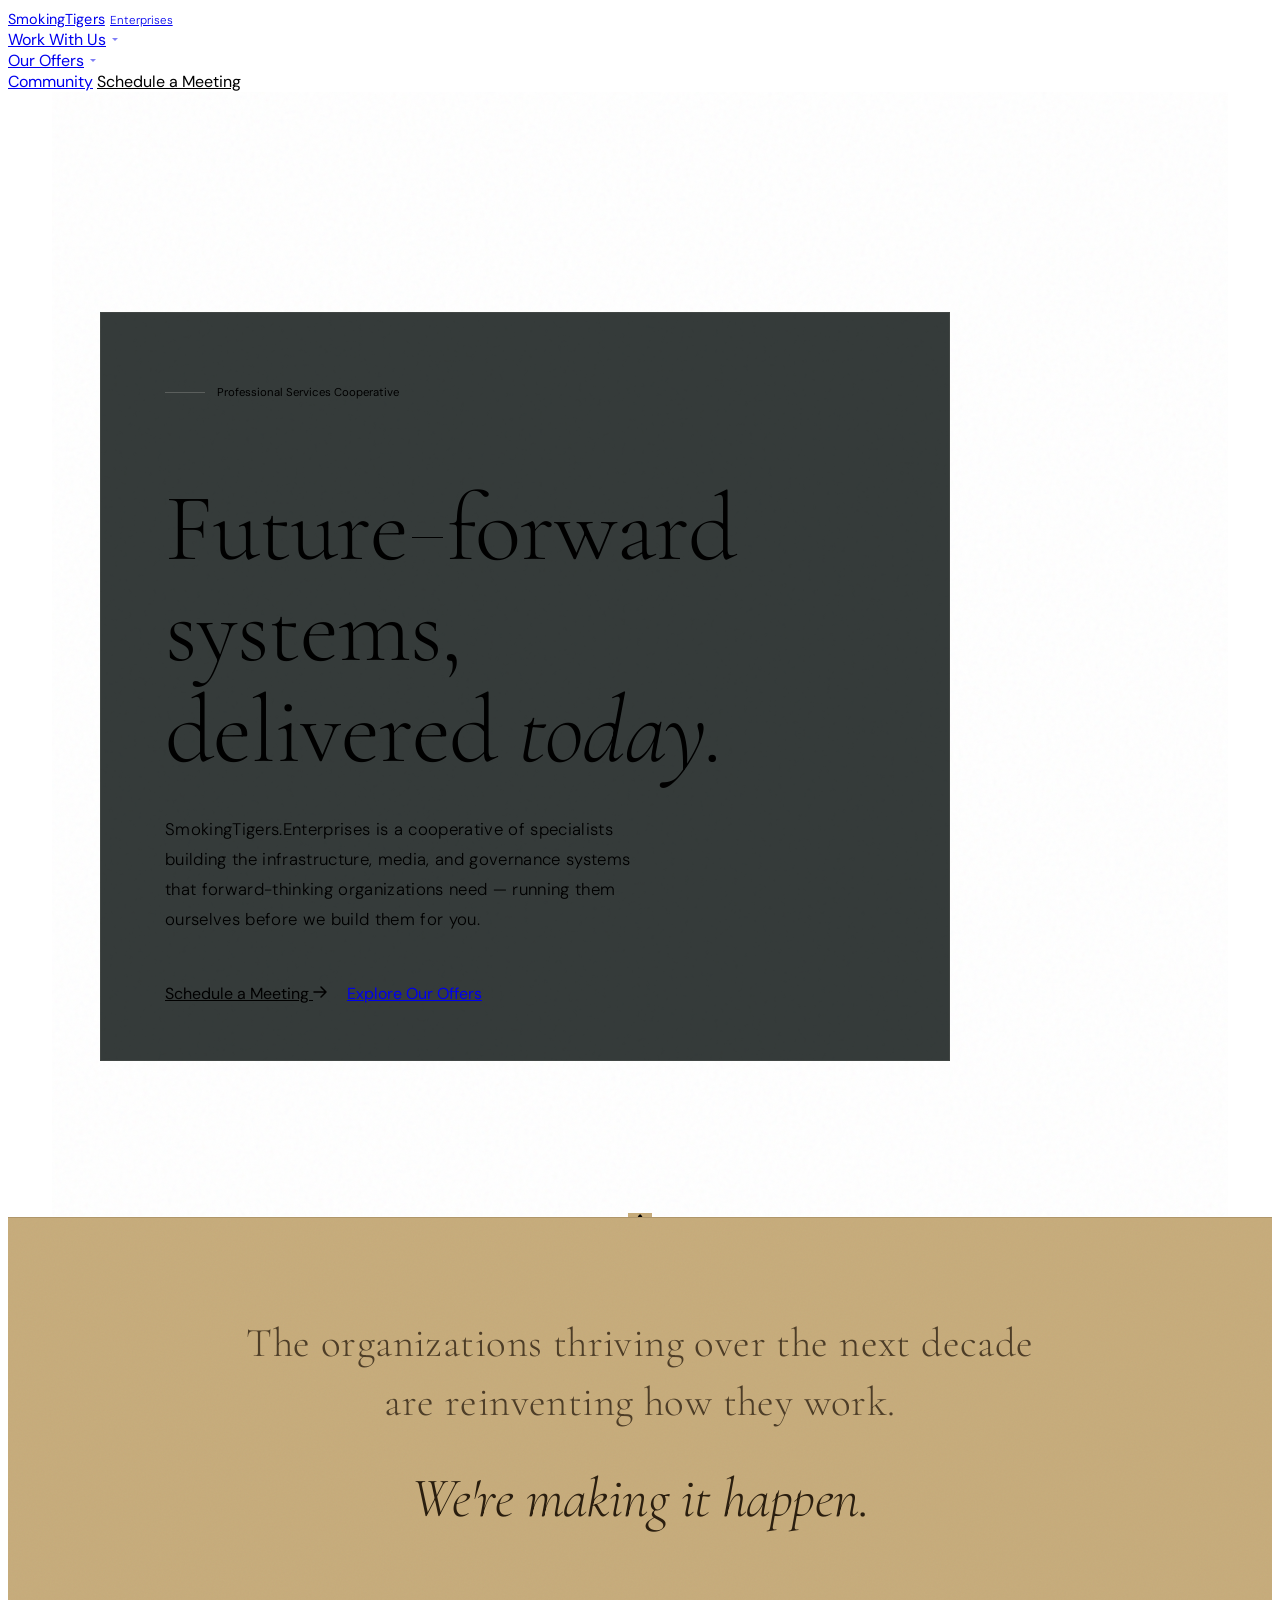
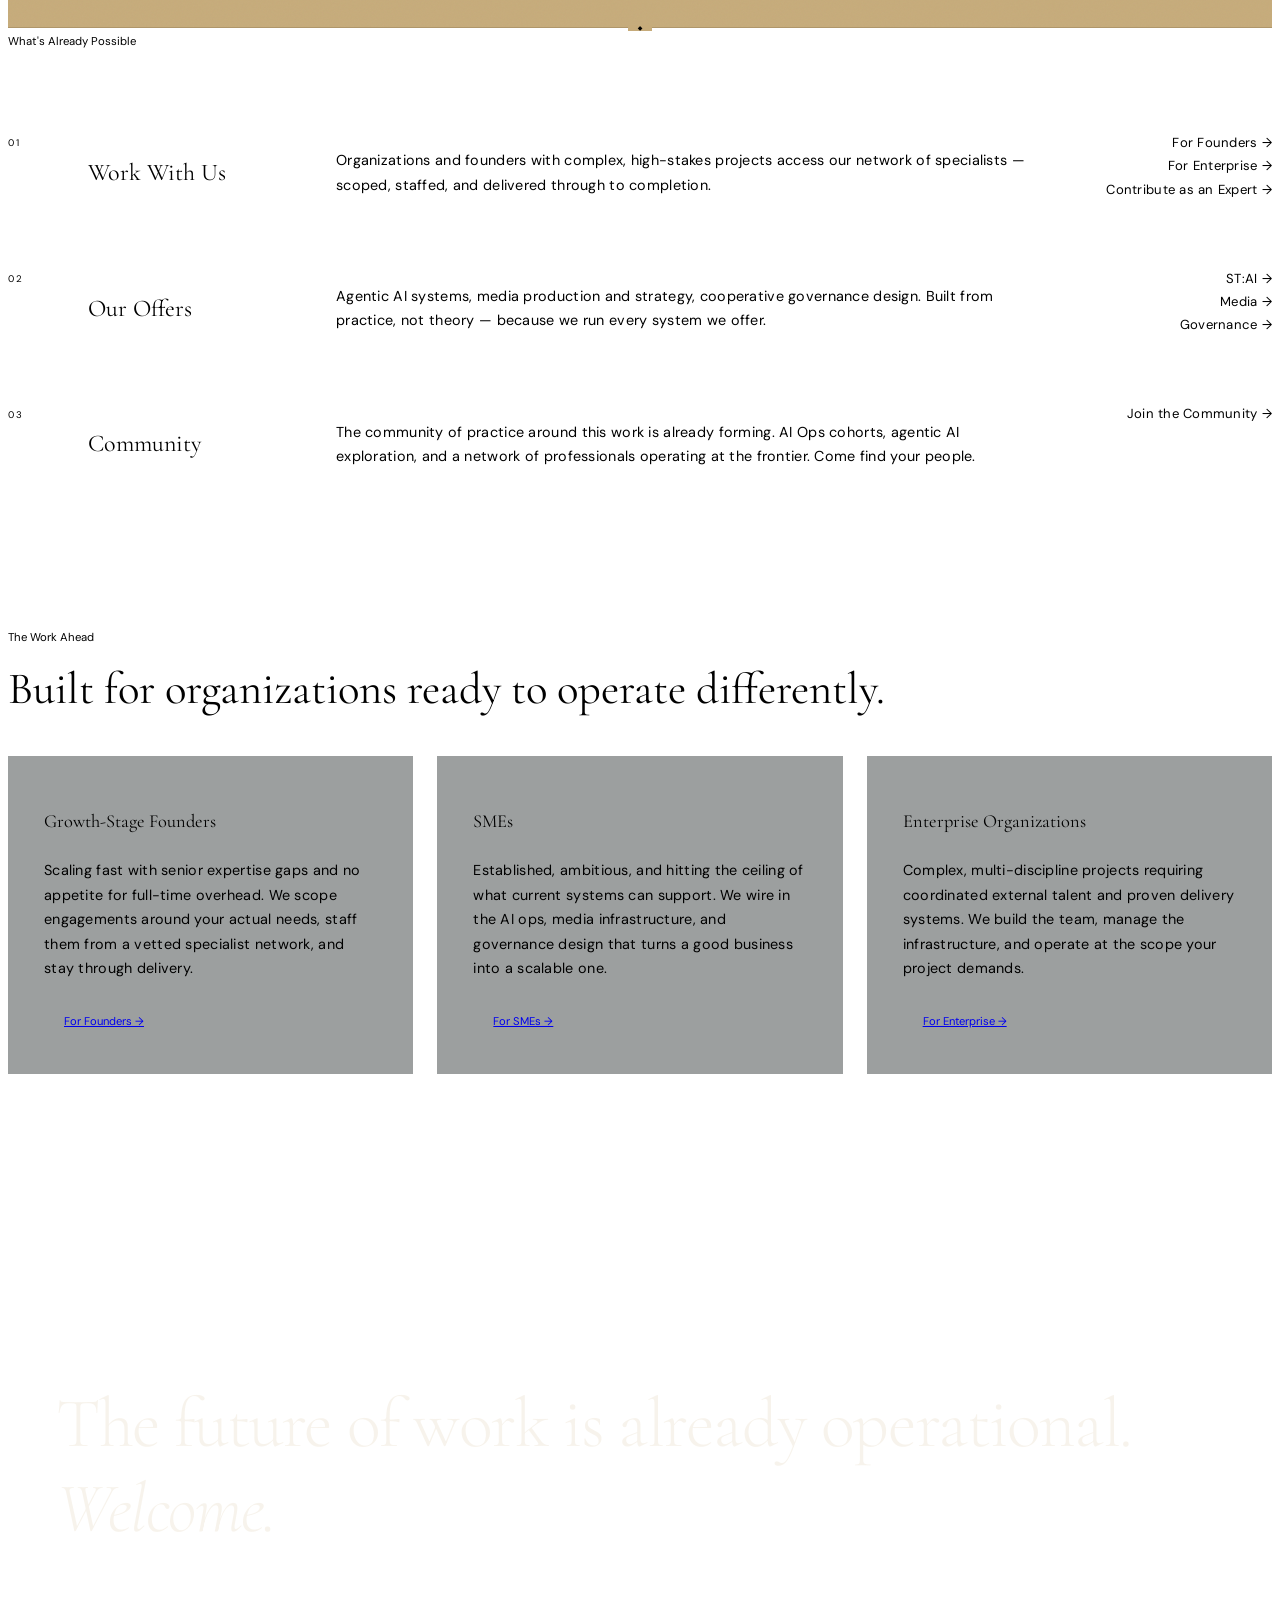
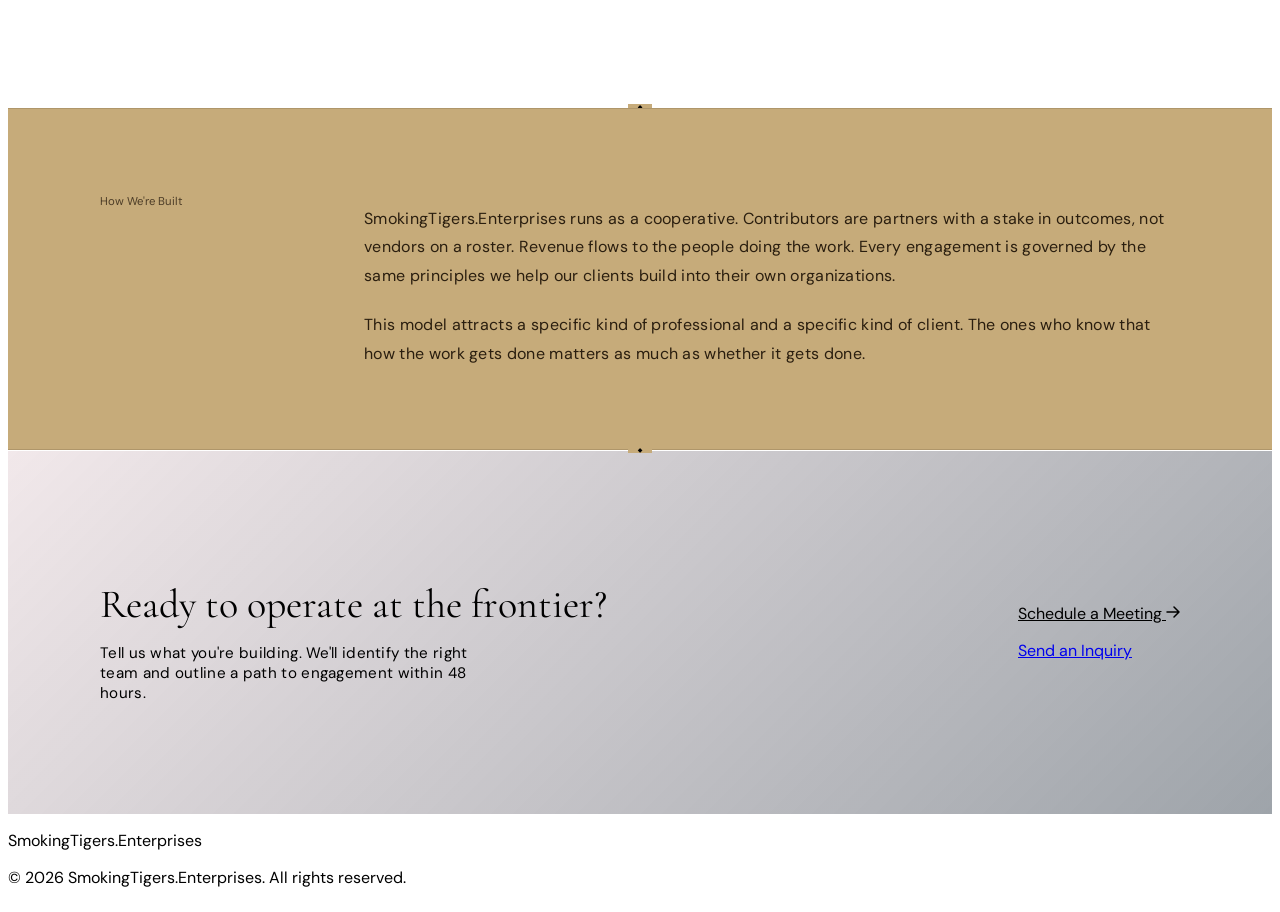
==== commit bd53e101: "Homepage polish + new for-smes audience page Homepage: - Richer cream section color (#c6ab7a) across" ====
--- a/public/index.html
+++ b/public/index.html
@@ -130,10 +130,10 @@
 
     /* ── WARM LIGHT COLOR SYSTEM ── */
     :root {
-      --cream:      #eadec1;
-      --cream-2:    #e4d4ae;
+      --cream:      #c6ab7a;
+      --cream-2:    #c6ab7a;
       --cream-text: #2a1e0f;
-      --cream-muted: rgba(42, 30, 15, 0.55);
+      --cream-muted: rgba(42, 30, 15, 0.78);
     }
 
     /* ── ADOBE STOCK TEXTURE OVERLAYS ──
@@ -173,6 +173,40 @@
       opacity: 0.07;
       mix-blend-mode: screen;
     }
+    /* Art Deco — faint screen wash on dark sections */
+    .tex-artdeco-faint {
+      background-image: url('/assets/pattern-artdeco.webp');
+      opacity: 0.055;
+      mix-blend-mode: screen;
+    }
+
+    /* Art Deco strip divider — full-bleed 120px band with horizontal fade */
+    .divider-artdeco {
+      width: 100%; height: 120px;
+      position: relative; overflow: hidden;
+    }
+    .divider-artdeco::before {
+      content: '';
+      position: absolute; inset: 0;
+      background-image: url('/assets/pattern-artdeco.webp');
+      background-size: cover; background-position: center;
+      opacity: 0.22; mix-blend-mode: screen;
+      mask-image: linear-gradient(90deg, transparent 0%, black 18%, black 82%, transparent 100%);
+      -webkit-mask-image: linear-gradient(90deg, transparent 0%, black 18%, black 82%, transparent 100%);
+    }
+
+    /* Serve section — full-bleed wrapper for overlay */
+    .serve-wrap { position: relative; overflow: hidden; }
+
+    /* Footer wrapper */
+    .footer-wrap { position: relative; overflow: hidden; }
+    .tex-artdeco-footer {
+      background-image: url('/assets/pattern-artdeco.webp');
+      opacity: 0.028; mix-blend-mode: screen;
+    }
+
+    /* Cooperative divider — diamond matches --cream-2 */
+    .divider.cream-2-after::after { background: var(--cream-2); }
 
     /* ── HERO ── */
     .hero {
@@ -207,8 +241,9 @@
     h1 em { font-style: italic; color: inherit; }
     .hero-sub {
       font-family: var(--font-body);
-      font-size: 1rem; font-weight: 300;
+      font-size: 1.05rem; font-weight: 300;
       line-height: 1.8; color: var(--muted);
+      letter-spacing: 0.02em;
       max-width: 500px; margin-bottom: 3rem;
     }
     .hero-actions {
@@ -229,7 +264,7 @@
       text-align: center;
       padding: 6rem 3rem;
     }
-    .interstitial > * { position: relative; z-index: 1; }
+    .interstitial > *:not(.tex-overlay) { position: relative; z-index: 1; }
     .interstitial-text {
       font-family: var(--font-display);
       font-size: clamp(1.6rem, 3.2vw, 2.7rem);
@@ -256,7 +291,7 @@
     }
     .pillar-card {
       display: grid;
-      grid-template-columns: 2.5rem 13rem 1fr 10rem;
+      grid-template-columns: 2.5rem 13rem 1fr 12rem;
       gap: 0 2.5rem;
       padding: 2.25rem 0;
       border-bottom: 1px solid var(--border);
@@ -275,13 +310,15 @@
     }
     .pillar-card > p {
       font-family: var(--font-body);
-      font-size: 0.85rem; line-height: 1.7; color: var(--muted);
+      font-size: 0.9rem; line-height: 1.7; color: var(--muted);
+      letter-spacing: 0.02em;
       margin-bottom: 0;
     }
     .pillar-links { display: flex; flex-direction: column; gap: 0.4rem; align-items: flex-end; }
     .pillar-link {
       font-family: var(--font-body);
-      font-size: 0.78rem; color: var(--muted);
+      font-size: 0.82rem; color: var(--muted);
+      letter-spacing: 0.02em;
       text-decoration: none; transition: color 0.15s; text-align: right;
     }
     .pillar-link:hover { color: var(--white); }
@@ -305,7 +342,8 @@
     .cooperative-label .label-muted { color: var(--cream-muted); }
     .cooperative-body p {
       font-family: var(--font-body);
-      font-size: 0.95rem; line-height: 1.8; color: var(--cream-text);
+      font-size: 1rem; line-height: 1.8; color: var(--cream-text);
+      letter-spacing: 0.02em;
       margin-bottom: 1.25rem;
     }
     .cooperative-body p:last-child { margin-bottom: 0; }
@@ -329,7 +367,8 @@
     .serve-card h3 { font-size: 1.15rem; font-weight: 400; margin-bottom: 0.75rem; }
     .serve-card p {
       font-family: var(--font-body);
-      font-size: 0.85rem; line-height: 1.7; color: var(--muted);
+      font-size: 0.9rem; line-height: 1.7; color: var(--muted);
+      letter-spacing: 0.02em;
       margin-bottom: 1.5rem; flex: 1;
     }
     .btn-sm { font-size: 0.7rem; padding: 0.6rem 1.25rem; }
@@ -372,7 +411,8 @@
     }
     .cta-text p {
       font-family: var(--font-body);
-      font-size: 0.9rem; color: var(--muted); max-width: 400px;
+      font-size: 0.95rem; color: var(--muted); max-width: 400px;
+      letter-spacing: 0.02em;
     }
     .cta-actions { display: flex; flex-direction: column; gap: 1rem; flex-shrink: 0; }
 
@@ -394,6 +434,7 @@
     }
 
     /* ── STYLE.CSS OVERRIDES — strip gold from shared components ── */
+    .label, .label-muted { font-size: 0.71rem; }
     .btn-primary { background: var(--white); color: var(--bg); }
     .btn-primary:hover { background: rgba(245,240,232,0.88); }
     .nav-link.cta { color: var(--white); border-color: rgba(245,240,232,0.18); }
@@ -511,7 +552,6 @@
 
     <!-- INTERSTITIAL -->
     <section class="interstitial reveal">
-      <div class="tex-overlay tex-3-light" aria-hidden="true"></div>
       <p class="interstitial-text">
         The organizations thriving over the next decade<br>are reinventing how they work.
         <em>We're making it happen.</em>
@@ -565,9 +605,11 @@
       </div>
     </section>
 
-    <div class="divider"></div>
+    <div class="divider-artdeco" aria-hidden="true"></div>
 
     <!-- WHO WE SERVE -->
+    <div class="serve-wrap">
+    <div class="tex-overlay tex-artdeco-faint" aria-hidden="true"></div>
     <section class="section serve">
       <div class="section-inner">
         <span class="label-muted">The Work Ahead</span>
@@ -601,8 +643,9 @@
         </div>
       </div>
     </section>
-
-    <div class="divider"></div>
+    </div>
+
+    <div class="divider-artdeco" aria-hidden="true"></div>
 
     <!-- STATEMENT -->
     <section class="statement-section">
@@ -613,7 +656,7 @@
       </blockquote>
     </section>
 
-    <div class="divider cream-after"></div>
+    <div class="divider cream-2-after"></div>
 
     <!-- COOPERATIVE CALLOUT -->
     <section class="section cooperative">
@@ -657,10 +700,13 @@
 
   </main>
 
-  <footer>
-    <p class="footer-brand">Smoking<span>Tigers</span>.Enterprises</p>
-    <p class="footer-note">© 2026 SmokingTigers.Enterprises. All rights reserved.</p>
-  </footer>
+  <div class="footer-wrap">
+    <div class="tex-overlay tex-artdeco-footer" aria-hidden="true"></div>
+    <footer>
+      <p class="footer-brand">Smoking<span>Tigers</span>.Enterprises</p>
+      <p class="footer-note">© 2026 SmokingTigers.Enterprises. All rights reserved.</p>
+    </footer>
+  </div>
 
   <script>
     // Scroll-triggered reveal
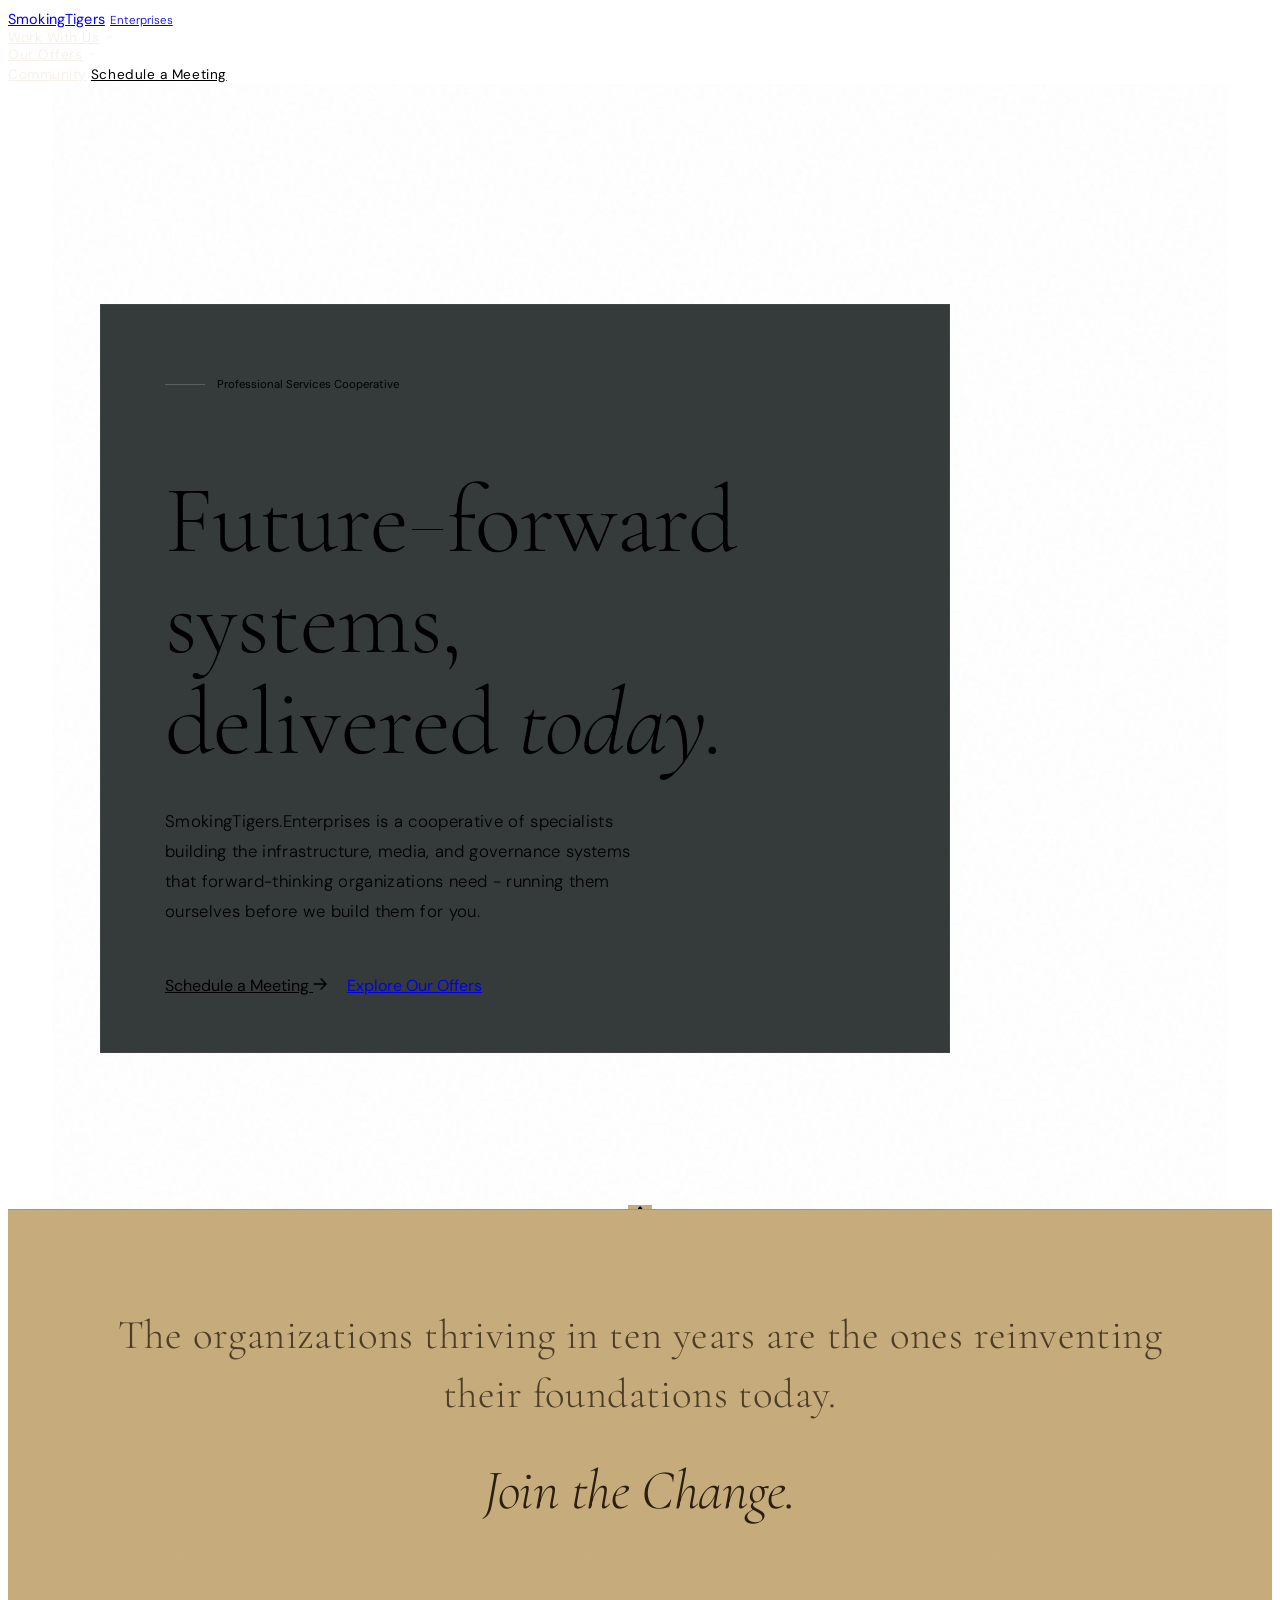
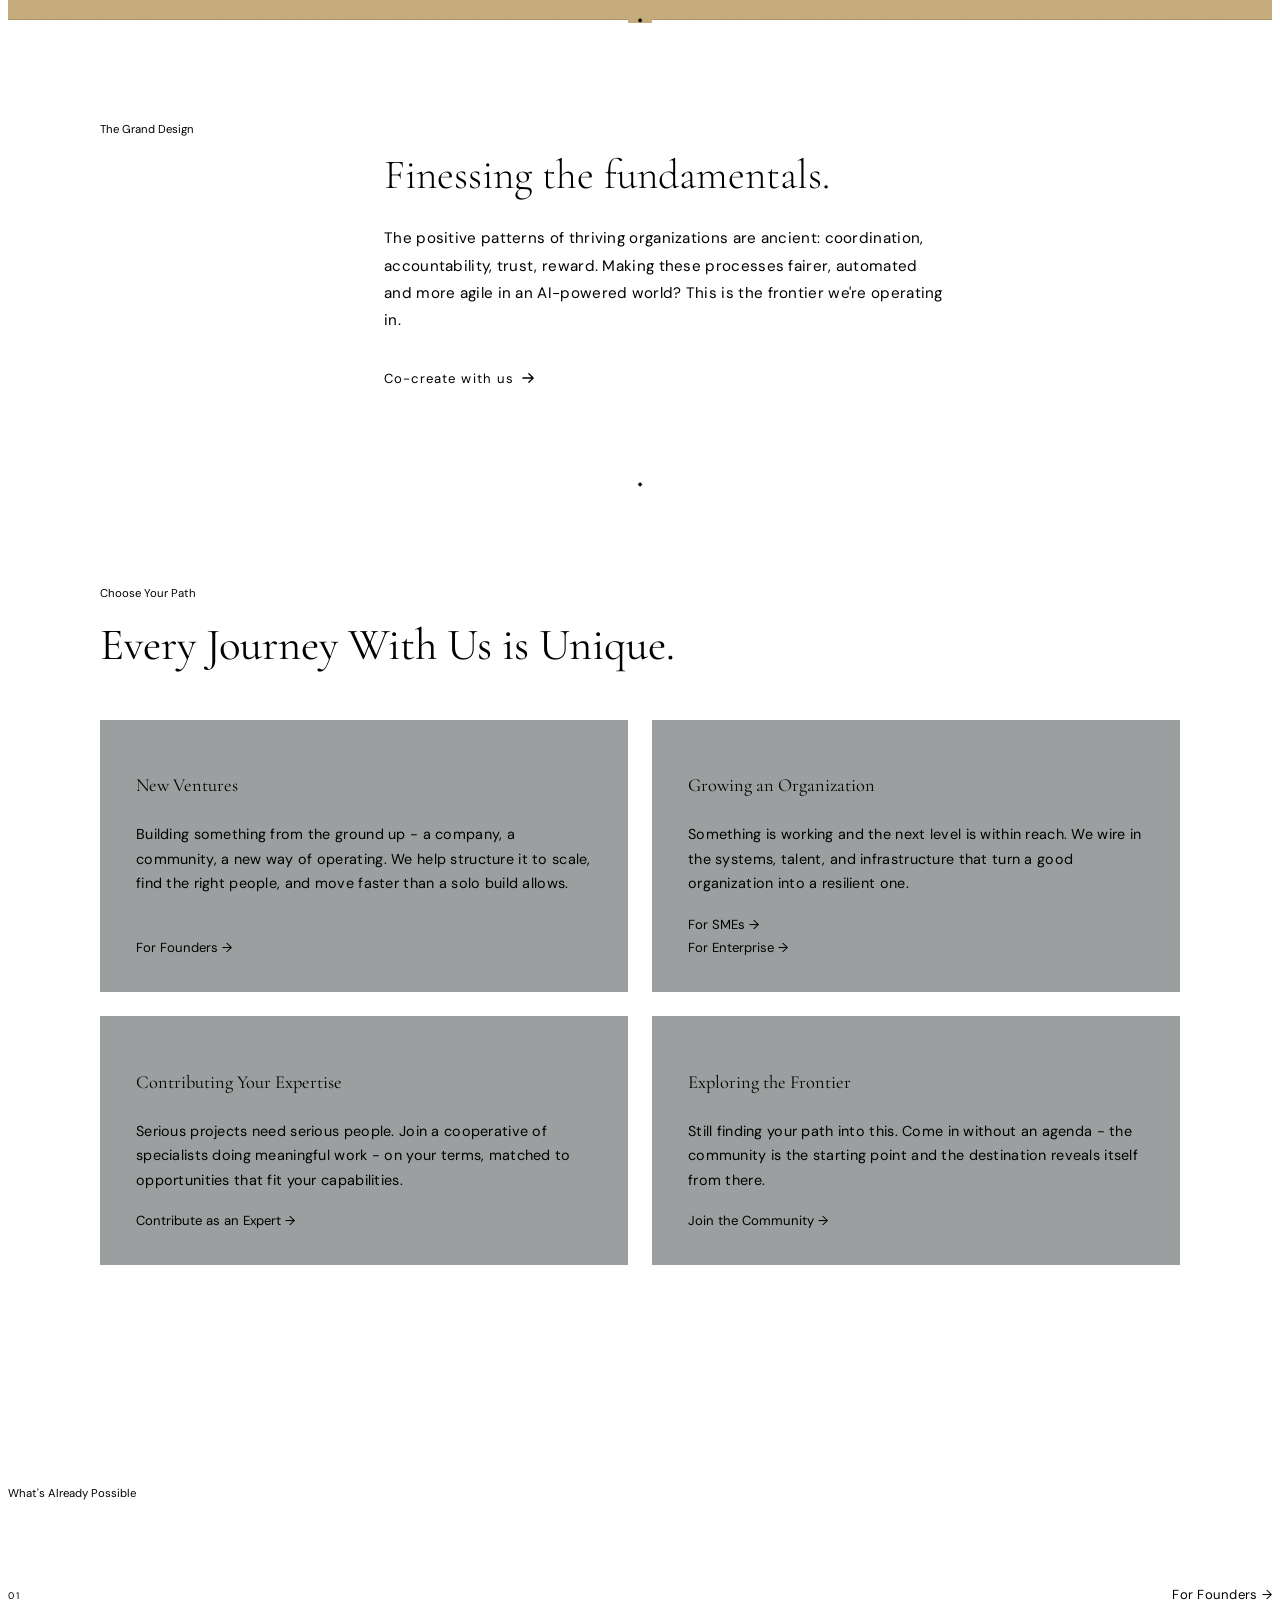
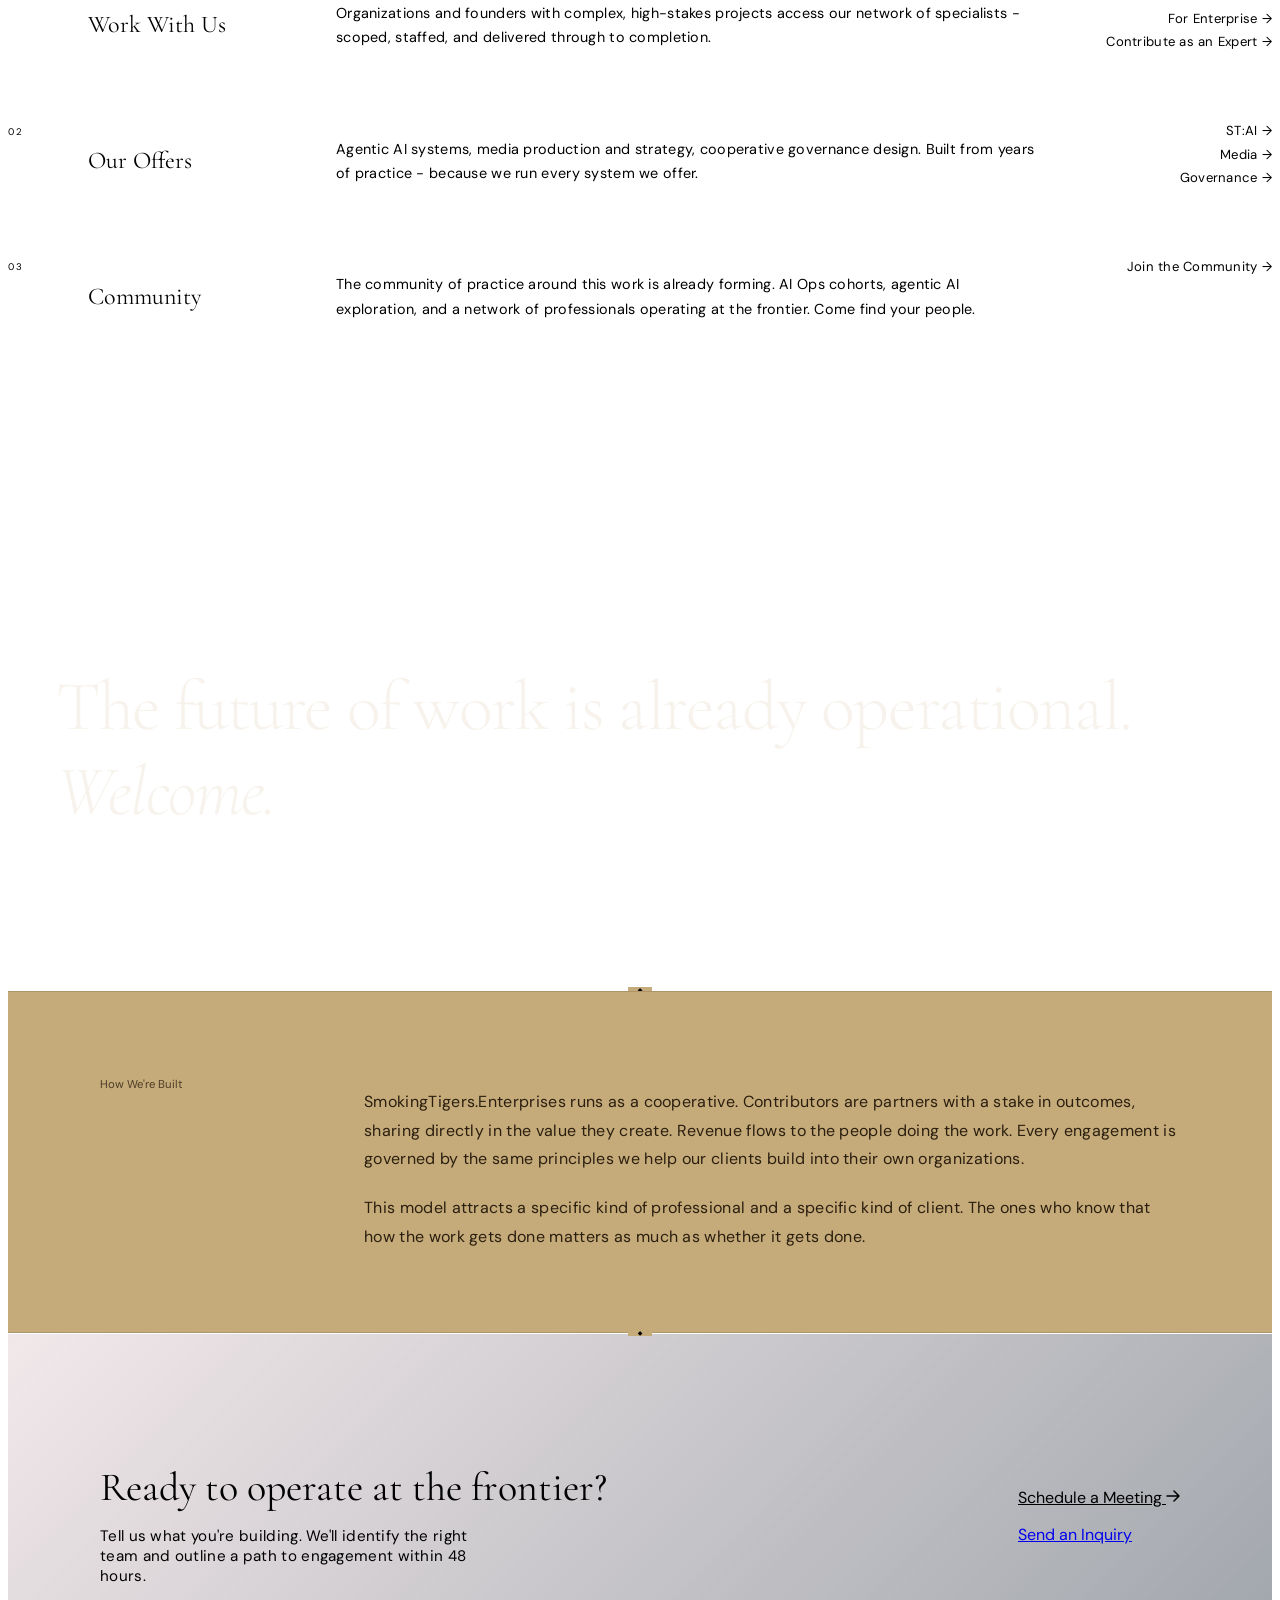
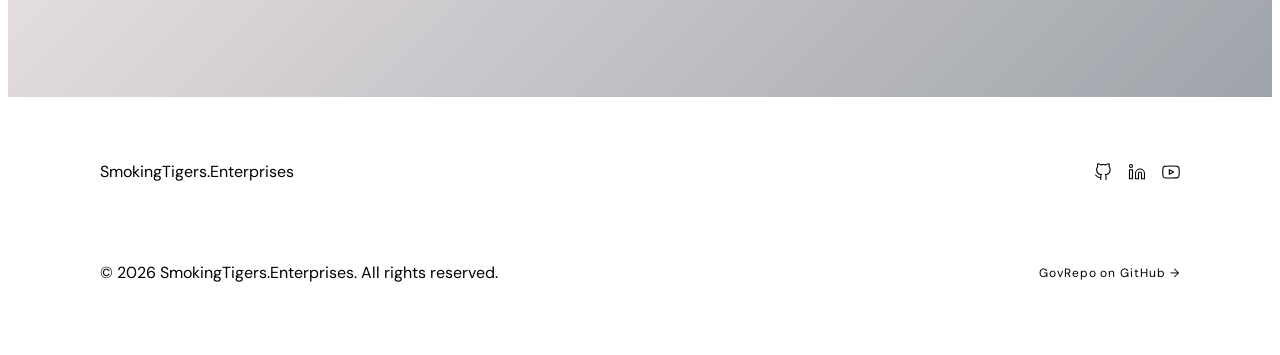
==== commit 0b0cc948: "Homepage v2 updates: Think Tank section, 4-card path grid, footer socials - Global copy pass: remove" ====
--- a/public/index.html
+++ b/public/index.html
@@ -3,7 +3,7 @@
 <head>
   <meta charset="UTF-8" />
   <meta name="viewport" content="width=device-width, initial-scale=1.0" />
-  <title>SmokingTigers.Enterprises — Professional Services Cooperative</title>
+  <title>SmokingTigers.Enterprises - Professional Services Cooperative</title>
   <meta name="description" content="A cooperative of specialists building the infrastructure, media, and governance systems that forward-thinking organizations need." />
   <link rel="preconnect" href="https://fonts.googleapis.com">
   <link href="https://fonts.googleapis.com/css2?family=Cormorant+Garamond:ital,wght@0,300;0,400;0,500;1,300;1,400&family=DM+Sans:wght@300;400;500&display=swap" rel="stylesheet">
@@ -30,6 +30,16 @@
     .nav-logo .smoking { color: var(--gold); }
     .nav-logo .tigers { color: var(--gold); }
     .nav-logo .domain { margin-left: 0.45em; font-weight: 300; font-size: 0.8em; color: var(--muted); }
+
+    /* ── NAV LINK LEGIBILITY — brighter, larger against the Art Deco background ── */
+    .nav-link {
+      font-size: 0.85rem;
+      color: rgba(245,240,232,0.85);
+      letter-spacing: 0.04em;
+    }
+    .nav-link:hover {
+      color: rgba(245,240,232,1);
+    }
 
     /* ── NAV DROPDOWNS ── */
     .nav-item {
@@ -283,6 +293,52 @@
       letter-spacing: -0.01em;
     }
 
+    /* ── THINK TANK — quieter invitation, not a declaration ── */
+    .think-tank {
+      background: var(--bg);
+      padding: 6rem 3rem;
+    }
+    .think-tank-inner {
+      max-width: 1080px;
+      margin: 0 auto;
+      display: grid;
+      grid-template-columns: 220px 1fr;
+      gap: 4rem;
+      align-items: start;
+    }
+    .think-tank-body h2 {
+      font-family: var(--font-display);
+      font-size: clamp(1.8rem, 3.5vw, 2.6rem);
+      font-weight: 300;
+      line-height: 1.2;
+      margin-bottom: 1.5rem;
+    }
+    .think-tank-body p {
+      font-family: var(--font-body);
+      font-size: 0.95rem;
+      line-height: 1.8;
+      color: var(--muted);
+      letter-spacing: 0.02em;
+      max-width: 560px;
+      margin-bottom: 2rem;
+    }
+    .think-tank-cta {
+      font-family: var(--font-body);
+      font-size: 0.82rem;
+      letter-spacing: 0.08em;
+      color: var(--gold);
+      text-decoration: none;
+      display: inline-flex;
+      align-items: center;
+      gap: 0.5rem;
+      transition: opacity 0.2s ease;
+    }
+    .think-tank-cta:hover { opacity: 0.75; }
+    @media (max-width: 768px) {
+      .think-tank { padding: 4rem 1.5rem; }
+      .think-tank-inner { grid-template-columns: 1fr; gap: 2rem; }
+    }
+
     /* ── PILLARS ── */
     .pillars-grid {
       display: block;
@@ -348,30 +404,47 @@
     }
     .cooperative-body p:last-child { margin-bottom: 0; }
 
-    /* ── SERVE ── */
-    .serve h2 {
+    /* ── WHO WE SERVE — "Choose Your Path" 4-card grid ── */
+    .icp { max-width: none; }
+    .icp-inner { max-width: 1080px; margin: 0 auto; padding: 6rem 3rem; }
+    .icp-header { margin-bottom: 3rem; }
+    .icp-header h2 {
       font-size: clamp(1.8rem, 4vw, 2.8rem);
       font-weight: 400; margin-top: 1rem;
     }
-    .serve-grid {
+    .icp-grid {
       display: grid;
-      grid-template-columns: repeat(3, 1fr);
-      gap: 1.5rem; margin-top: 2.5rem;
-    }
-    .serve-card {
+      grid-template-columns: repeat(2, 1fr);
+      gap: 1.5rem;
+    }
+    .icp-card {
       padding: 2.25rem;
       border: 1px solid var(--border);
       background: rgba(9,16,15,0.4);
       display: flex; flex-direction: column;
     }
-    .serve-card h3 { font-size: 1.15rem; font-weight: 400; margin-bottom: 0.75rem; }
-    .serve-card p {
+    .icp-card h3 { font-size: 1.15rem; font-weight: 400; margin-bottom: 0.75rem; }
+    .icp-card p {
       font-family: var(--font-body);
       font-size: 0.9rem; line-height: 1.7; color: var(--muted);
       letter-spacing: 0.02em;
-      margin-bottom: 1.5rem; flex: 1;
-    }
-    .btn-sm { font-size: 0.7rem; padding: 0.6rem 1.25rem; }
+      margin-bottom: 0; flex: 1;
+    }
+    .icp-links {
+      margin-top: 1.25rem;
+      display: flex; flex-direction: column; gap: 0.4rem;
+    }
+    .icp-link {
+      font-family: var(--font-body);
+      font-size: 0.82rem; color: var(--gold);
+      text-decoration: none;
+      transition: opacity 0.15s ease;
+    }
+    .icp-link:hover { opacity: 0.75; }
+    .icp-card:nth-child(3), .icp-card:nth-child(4) { transition-delay: 120ms; }
+    @media (max-width: 768px) {
+      .icp-grid { grid-template-columns: 1fr; }
+    }
 
     /* ── STATEMENT ── */
     .statement-section {
@@ -441,6 +514,57 @@
     .nav-link.cta:hover { background: rgba(245,240,232,0.06); color: var(--white); }
     .footer-brand span { color: var(--muted); }
 
+    /* ── FOOTER — social icons + GovRepo link ── */
+    footer {
+      padding: 3rem;
+      border-top: 1px solid var(--border);
+    }
+    .footer-inner {
+      max-width: 1080px;
+      margin: 0 auto;
+      display: flex;
+      flex-direction: column;
+      gap: 1.5rem;
+    }
+    .footer-top {
+      display: flex;
+      justify-content: space-between;
+      align-items: center;
+    }
+    .footer-social {
+      display: flex;
+      gap: 1rem;
+      align-items: center;
+    }
+    .footer-icon {
+      color: var(--muted);
+      transition: color 0.2s ease;
+      display: flex;
+      align-items: center;
+    }
+    .footer-icon:hover { color: var(--gold); }
+    .footer-bottom {
+      display: flex;
+      justify-content: space-between;
+      align-items: center;
+      padding-top: 1.5rem;
+      border-top: 1px solid var(--border);
+    }
+    .footer-govrepo {
+      font-family: var(--font-body);
+      font-size: 0.75rem;
+      letter-spacing: 0.08em;
+      color: var(--gold-dim);
+      text-decoration: none;
+      transition: color 0.2s ease;
+    }
+    .footer-govrepo:hover { color: var(--gold); }
+    @media (max-width: 768px) {
+      footer { padding: 2.5rem 1.5rem; }
+      .footer-top { flex-direction: column; align-items: flex-start; gap: 1.5rem; }
+      .footer-bottom { flex-direction: column; align-items: flex-start; gap: 0.75rem; }
+    }
+
     /* ── RESPONSIVE ── */
     @media (max-width: 768px) {
       .hero { padding: 8rem 1.5rem 4rem; }
@@ -448,7 +572,7 @@
       .statement-section { padding: 5rem 1.5rem; }
       .pillar-card { grid-template-columns: 1fr; gap: 0.75rem; padding: 1.75rem 0; }
       .pillar-links { align-items: flex-start; }
-      .serve-grid { grid-template-columns: 1fr; }
+      .icp-inner { padding: 4rem 1.5rem; }
       .cooperative-inner { grid-template-columns: 1fr; gap: 1.5rem; padding: 3.5rem 1.5rem; }
       .cta-inner { flex-direction: column; padding: 4rem 1.5rem; }
 
@@ -534,7 +658,7 @@
         <p class="hero-sub">
           SmokingTigers.Enterprises is a cooperative of specialists building
           the infrastructure, media, and governance systems that forward-thinking
-          organizations need — running them ourselves before we build them for you.
+          organizations need - running them ourselves before we build them for you.
         </p>
         <div class="hero-actions">
           <a class="btn btn-primary" href="/schedule">
@@ -553,12 +677,96 @@
     <!-- INTERSTITIAL -->
     <section class="interstitial reveal">
       <p class="interstitial-text">
-        The organizations thriving over the next decade<br>are reinventing how they work.
-        <em>We're making it happen.</em>
+        The organizations thriving in ten years are the ones reinventing
+        their foundations today. <em>Join the Change.</em>
       </p>
     </section>
 
     <div class="divider cream-before"></div>
+
+    <!-- THINK TANK -->
+    <section class="think-tank reveal">
+      <div class="think-tank-inner">
+        <div class="think-tank-label">
+          <span class="label-muted">The Grand Design</span>
+        </div>
+        <div class="think-tank-body">
+          <h2>Finessing the fundamentals.</h2>
+          <p>
+            The positive patterns of thriving organizations are ancient: coordination,
+            accountability, trust, reward. Making these processes fairer, automated
+            and more agile in an AI-powered world? This is the frontier we're operating in.
+          </p>
+          <a href="/community" class="think-tank-cta">
+            Co-create with us
+            <svg width="12" height="12" viewBox="0 0 14 14" fill="none">
+              <path d="M1 7h12M8 2l5 5-5 5" stroke="currentColor" stroke-width="1.5" stroke-linecap="round" stroke-linejoin="round"/>
+            </svg>
+          </a>
+        </div>
+      </div>
+    </section>
+
+    <div class="divider"></div>
+
+    <!-- WHO WE SERVE: CHOOSE YOUR PATH -->
+    <div class="serve-wrap">
+    <div class="tex-overlay tex-artdeco-faint" aria-hidden="true"></div>
+    <div class="icp">
+      <div class="icp-inner">
+        <div class="icp-header">
+          <span class="label-muted">Choose Your Path</span>
+          <h2>Every Journey With Us is Unique.</h2>
+        </div>
+        <div class="icp-grid">
+
+          <div class="icp-card reveal">
+            <h3>New Ventures</h3>
+            <p>Building something from the ground up - a company, a community,
+            a new way of operating. We help structure it to scale, find the right
+            people, and move faster than a solo build allows.</p>
+            <div class="icp-links">
+              <a href="/for-founders" class="icp-link">For Founders →</a>
+            </div>
+          </div>
+
+          <div class="icp-card reveal">
+            <h3>Growing an Organization</h3>
+            <p>Something is working and the next level is within reach. We wire
+            in the systems, talent, and infrastructure that turn a good organization
+            into a resilient one.</p>
+            <div class="icp-links">
+              <a href="/for-smes" class="icp-link">For SMEs →</a>
+              <a href="/for-enterprise" class="icp-link">For Enterprise →</a>
+            </div>
+          </div>
+
+          <div class="icp-card reveal">
+            <h3>Contributing Your Expertise</h3>
+            <p>Serious projects need serious people. Join a cooperative of specialists
+            doing meaningful work - on your terms, matched to opportunities that fit
+            your capabilities.</p>
+            <div class="icp-links">
+              <a href="/contribute" class="icp-link">Contribute as an Expert →</a>
+            </div>
+          </div>
+
+          <div class="icp-card reveal">
+            <h3>Exploring the Frontier</h3>
+            <p>Still finding your path into this. Come in without an agenda - the
+            community is the starting point and the destination reveals itself
+            from there.</p>
+            <div class="icp-links">
+              <a href="/community" class="icp-link">Join the Community →</a>
+            </div>
+          </div>
+
+        </div>
+      </div>
+    </div>
+    </div>
+
+    <div class="divider-artdeco" aria-hidden="true"></div>
 
     <!-- PILLARS: WHAT'S ALREADY POSSIBLE -->
     <section class="section pillars" id="what-is-possible">
@@ -570,7 +778,7 @@
             <div class="pillar-icon">01</div>
             <h3>Work With Us</h3>
             <p>Organizations and founders with complex, high-stakes projects access our
-            network of specialists — scoped, staffed, and delivered through to completion.</p>
+            network of specialists - scoped, staffed, and delivered through to completion.</p>
             <div class="pillar-links">
               <a href="/for-founders" class="pillar-link">For Founders →</a>
               <a href="/for-enterprise" class="pillar-link">For Enterprise →</a>
@@ -582,7 +790,7 @@
             <div class="pillar-icon">02</div>
             <h3>Our Offers</h3>
             <p>Agentic AI systems, media production and strategy, cooperative governance
-            design. Built from practice, not theory — because we run every system we offer.</p>
+            design. Built from years of practice - because we run every system we offer.</p>
             <div class="pillar-links">
               <a href="/stai" class="pillar-link">ST:AI →</a>
               <a href="/media" class="pillar-link">Media →</a>
@@ -607,46 +815,6 @@
 
     <div class="divider-artdeco" aria-hidden="true"></div>
 
-    <!-- WHO WE SERVE -->
-    <div class="serve-wrap">
-    <div class="tex-overlay tex-artdeco-faint" aria-hidden="true"></div>
-    <section class="section serve">
-      <div class="section-inner">
-        <span class="label-muted">The Work Ahead</span>
-        <h2>Built for organizations ready to operate differently.</h2>
-        <div class="serve-grid">
-
-          <div class="serve-card reveal">
-            <h3>Growth-Stage Founders</h3>
-            <p>Scaling fast with senior expertise gaps and no appetite for full-time
-            overhead. We scope engagements around your actual needs, staff them from a
-            vetted specialist network, and stay through delivery.</p>
-            <a href="/for-founders" class="btn btn-outline btn-sm">For Founders →</a>
-          </div>
-
-          <div class="serve-card reveal">
-            <h3>SMEs</h3>
-            <p>Established, ambitious, and hitting the ceiling of what current systems
-            can support. We wire in the AI ops, media infrastructure, and governance
-            design that turns a good business into a scalable one.</p>
-            <a href="/for-smes" class="btn btn-outline btn-sm">For SMEs →</a>
-          </div>
-
-          <div class="serve-card reveal">
-            <h3>Enterprise Organizations</h3>
-            <p>Complex, multi-discipline projects requiring coordinated external talent
-            and proven delivery systems. We build the team, manage the infrastructure,
-            and operate at the scope your project demands.</p>
-            <a href="/for-enterprise" class="btn btn-outline btn-sm">For Enterprise →</a>
-          </div>
-
-        </div>
-      </div>
-    </section>
-    </div>
-
-    <div class="divider-artdeco" aria-hidden="true"></div>
-
     <!-- STATEMENT -->
     <section class="statement-section">
       <div class="tex-overlay tex-chevron" aria-hidden="true"></div>
@@ -666,9 +834,9 @@
         </div>
         <div class="cooperative-body reveal">
           <p>SmokingTigers.Enterprises runs as a cooperative. Contributors are partners
-          with a stake in outcomes, not vendors on a roster. Revenue flows to the people
-          doing the work. Every engagement is governed by the same principles we help our
-          clients build into their own organizations.</p>
+          with a stake in outcomes, sharing directly in the value they create. Revenue flows
+          to the people doing the work. Every engagement is governed by the same principles
+          we help our clients build into their own organizations.</p>
           <p>This model attracts a specific kind of professional and a specific kind of
           client. The ones who know that how the work gets done matters as much as whether
           it gets done.</p>
@@ -703,8 +871,37 @@
   <div class="footer-wrap">
     <div class="tex-overlay tex-artdeco-footer" aria-hidden="true"></div>
     <footer>
-      <p class="footer-brand">Smoking<span>Tigers</span>.Enterprises</p>
-      <p class="footer-note">© 2026 SmokingTigers.Enterprises. All rights reserved.</p>
+      <div class="footer-inner">
+        <div class="footer-top">
+          <p class="footer-brand">Smoking<span>Tigers</span>.Enterprises</p>
+          <div class="footer-social">
+            <a href="https://github.com/SmokingTigers" class="footer-icon" target="_blank" rel="noopener" aria-label="GitHub">
+              <svg width="18" height="18" viewBox="0 0 24 24" fill="none" stroke="currentColor" stroke-width="1.5" stroke-linecap="round" stroke-linejoin="round">
+                <path d="M9 19c-5 1.5-5-2.5-7-3m14 6v-3.87a3.37 3.37 0 0 0-.94-2.61c3.14-.35 6.44-1.54 6.44-7A5.44 5.44 0 0 0 20 4.77 5.07 5.07 0 0 0 19.91 1S18.73.65 16 2.48a13.38 13.38 0 0 0-7 0C6.27.65 5.09 1 5.09 1A5.07 5.07 0 0 0 5 4.77a5.44 5.44 0 0 0-1.5 3.78c0 5.42 3.3 6.61 6.44 7A3.37 3.37 0 0 0 9 18.13V22"/>
+              </svg>
+            </a>
+            <a href="https://linkedin.com/company/smokingtiger-enterprises" class="footer-icon" target="_blank" rel="noopener" aria-label="LinkedIn">
+              <svg width="18" height="18" viewBox="0 0 24 24" fill="none" stroke="currentColor" stroke-width="1.5" stroke-linecap="round" stroke-linejoin="round">
+                <path d="M16 8a6 6 0 0 1 6 6v7h-4v-7a2 2 0 0 0-2-2 2 2 0 0 0-2 2v7h-4v-7a6 6 0 0 1 6-6z"/>
+                <rect x="2" y="9" width="4" height="12"/>
+                <circle cx="4" cy="4" r="2"/>
+              </svg>
+            </a>
+            <a href="https://youtube.com/@smokingtiges" class="footer-icon" target="_blank" rel="noopener" aria-label="YouTube">
+              <svg width="18" height="18" viewBox="0 0 24 24" fill="none" stroke="currentColor" stroke-width="1.5" stroke-linecap="round" stroke-linejoin="round">
+                <path d="M22.54 6.42a2.78 2.78 0 0 0-1.95-1.96C18.88 4 12 4 12 4s-6.88 0-8.59.46a2.78 2.78 0 0 0-1.95 1.96A29 29 0 0 0 1 12a29 29 0 0 0 .46 5.58A2.78 2.78 0 0 0 3.41 19.6C5.12 20 12 20 12 20s6.88 0 8.59-.46a2.78 2.78 0 0 0 1.95-1.95A29 29 0 0 0 23 12a29 29 0 0 0-.46-5.58z"/>
+                <polygon points="9.75 15.02 15.5 12 9.75 8.98 9.75 15.02"/>
+              </svg>
+            </a>
+          </div>
+        </div>
+        <div class="footer-bottom">
+          <p class="footer-note">© 2026 SmokingTigers.Enterprises. All rights reserved.</p>
+          <a href="https://github.com/SmokingTigers/GovRepo" class="footer-govrepo" target="_blank" rel="noopener">
+            GovRepo on GitHub →
+          </a>
+        </div>
+      </div>
     </footer>
   </div>
 
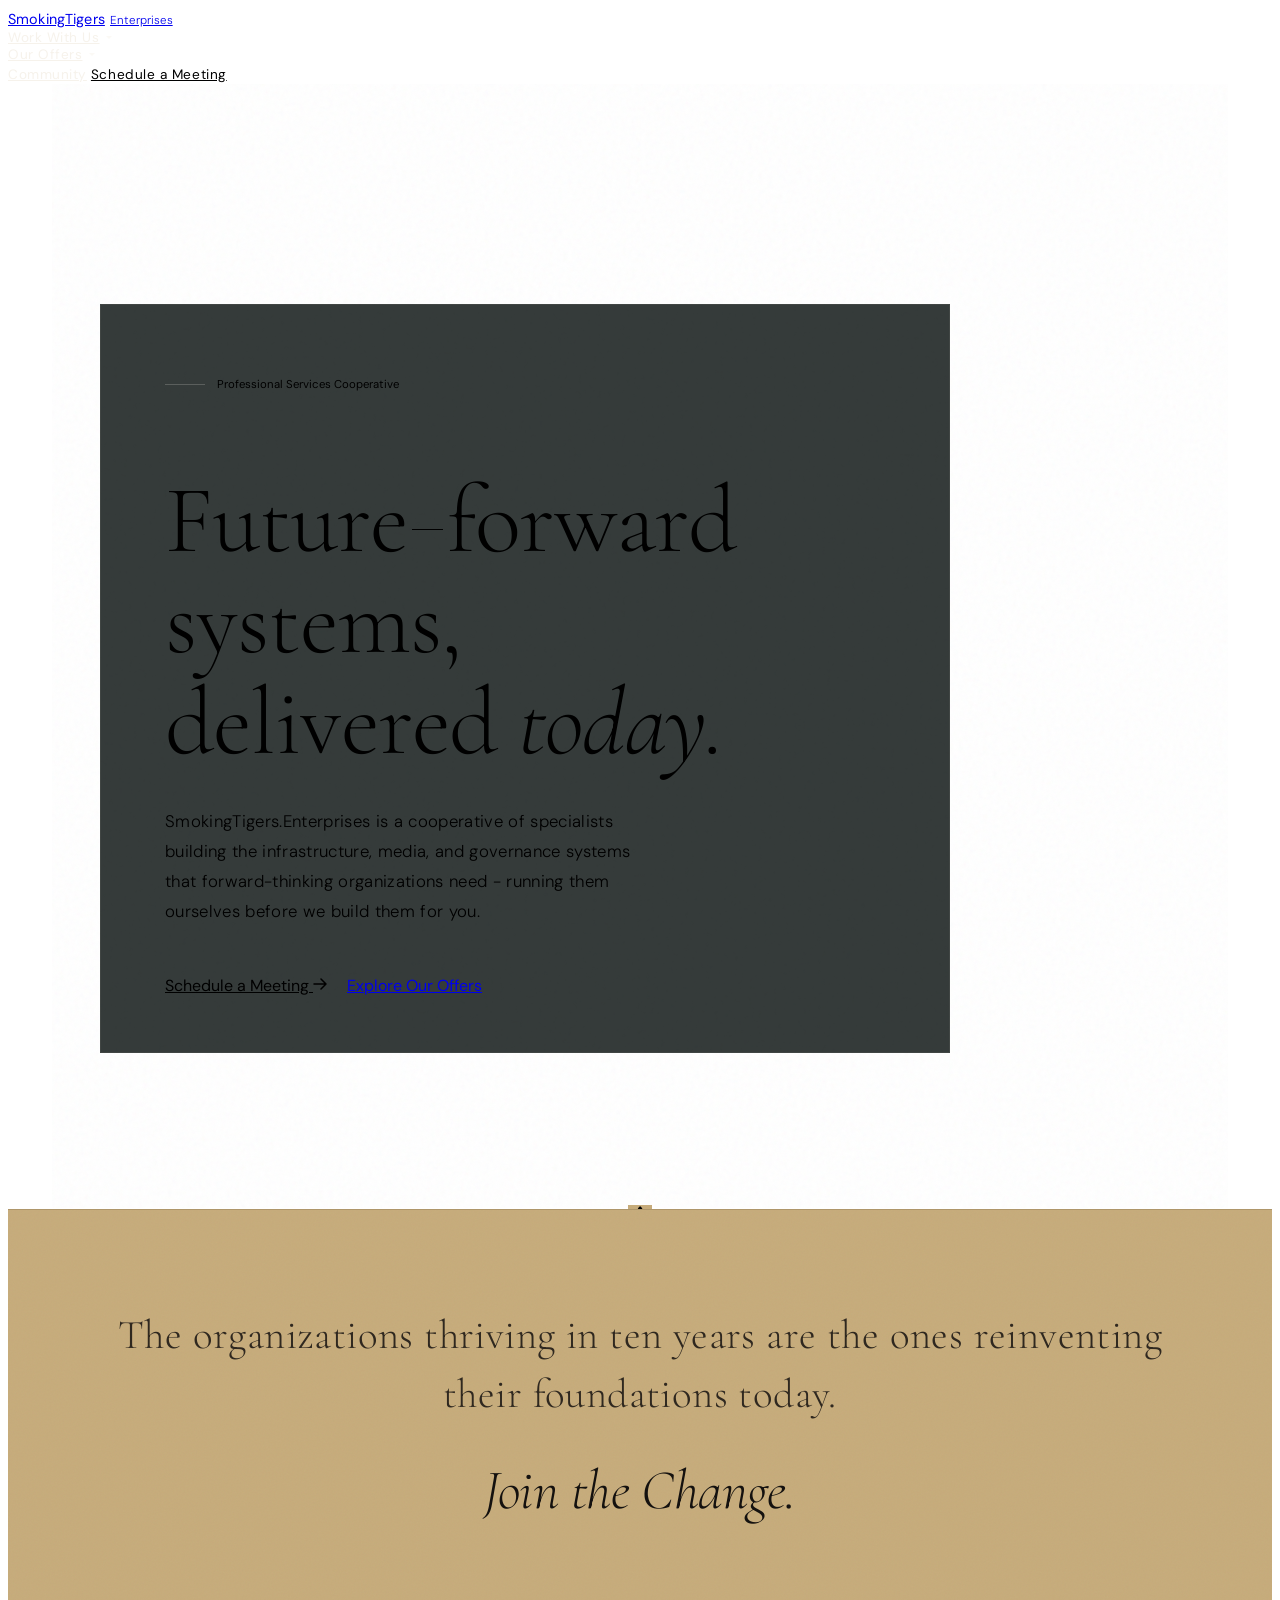
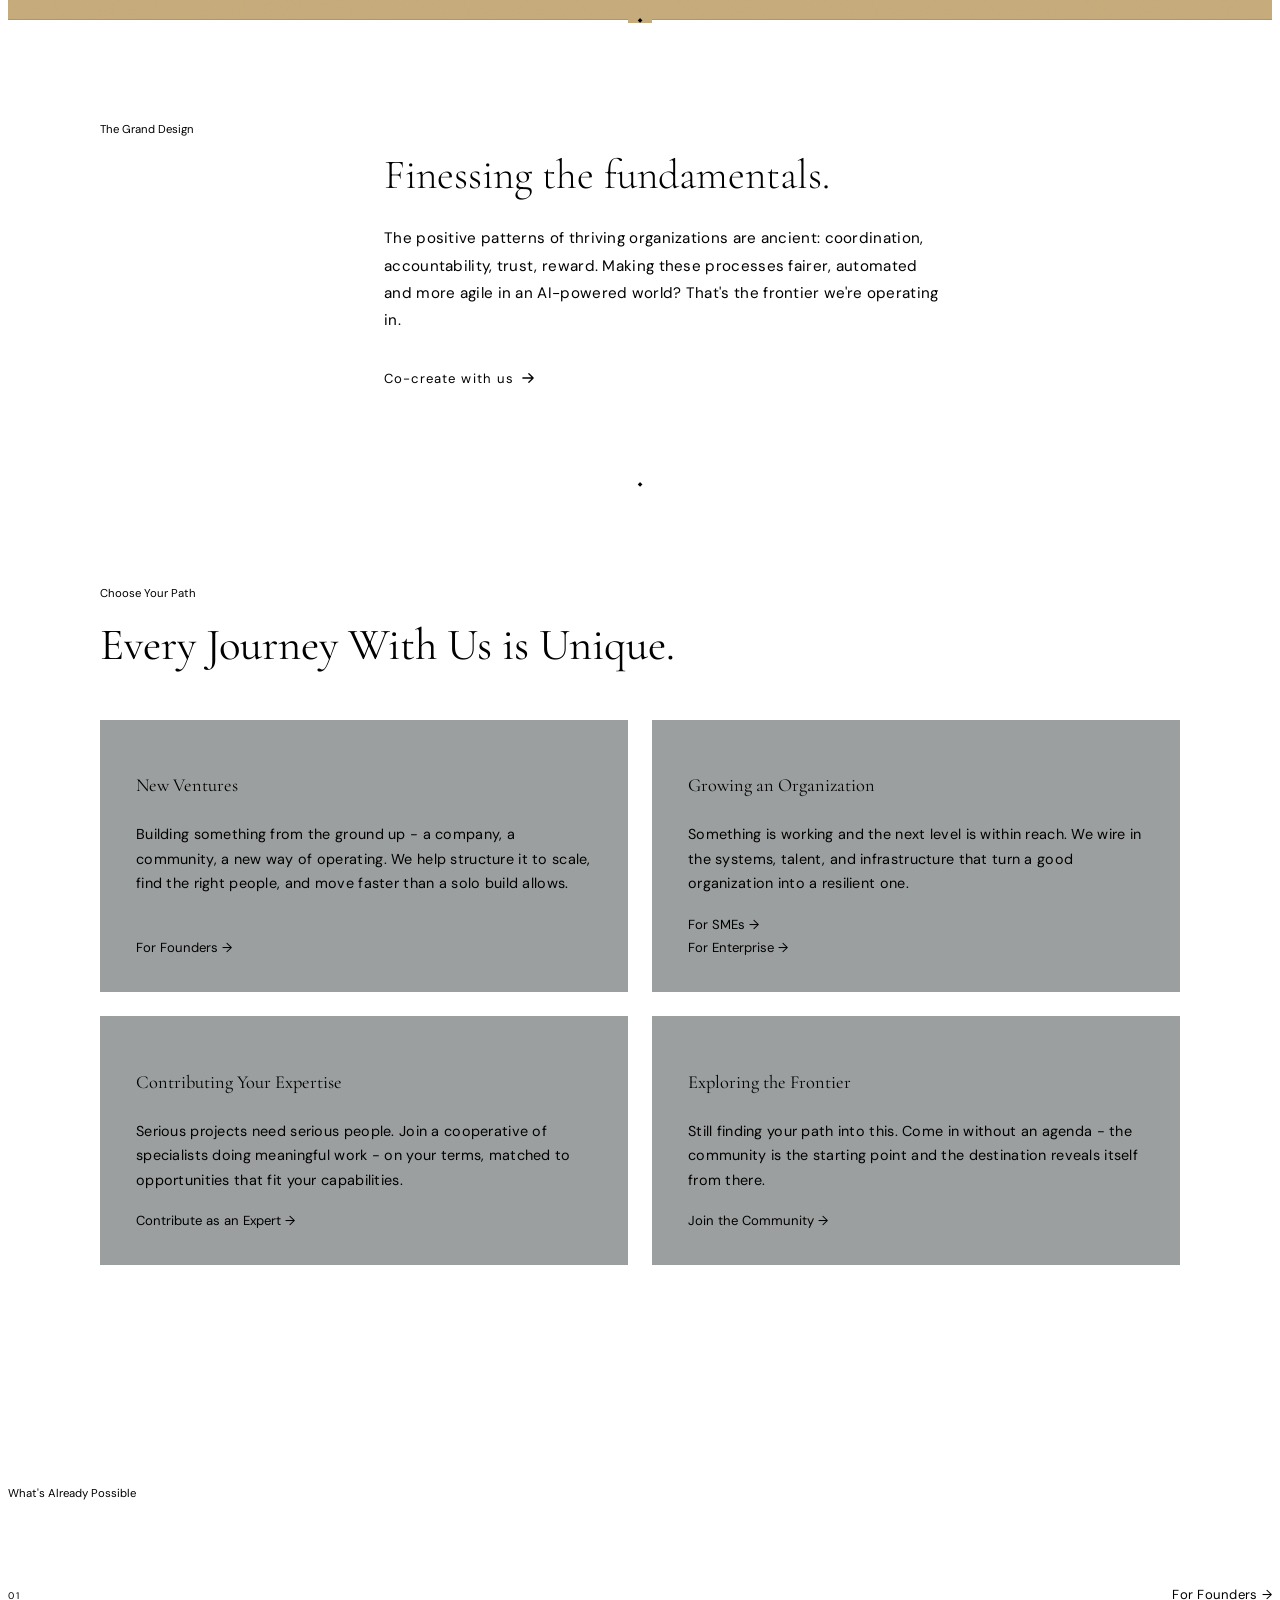
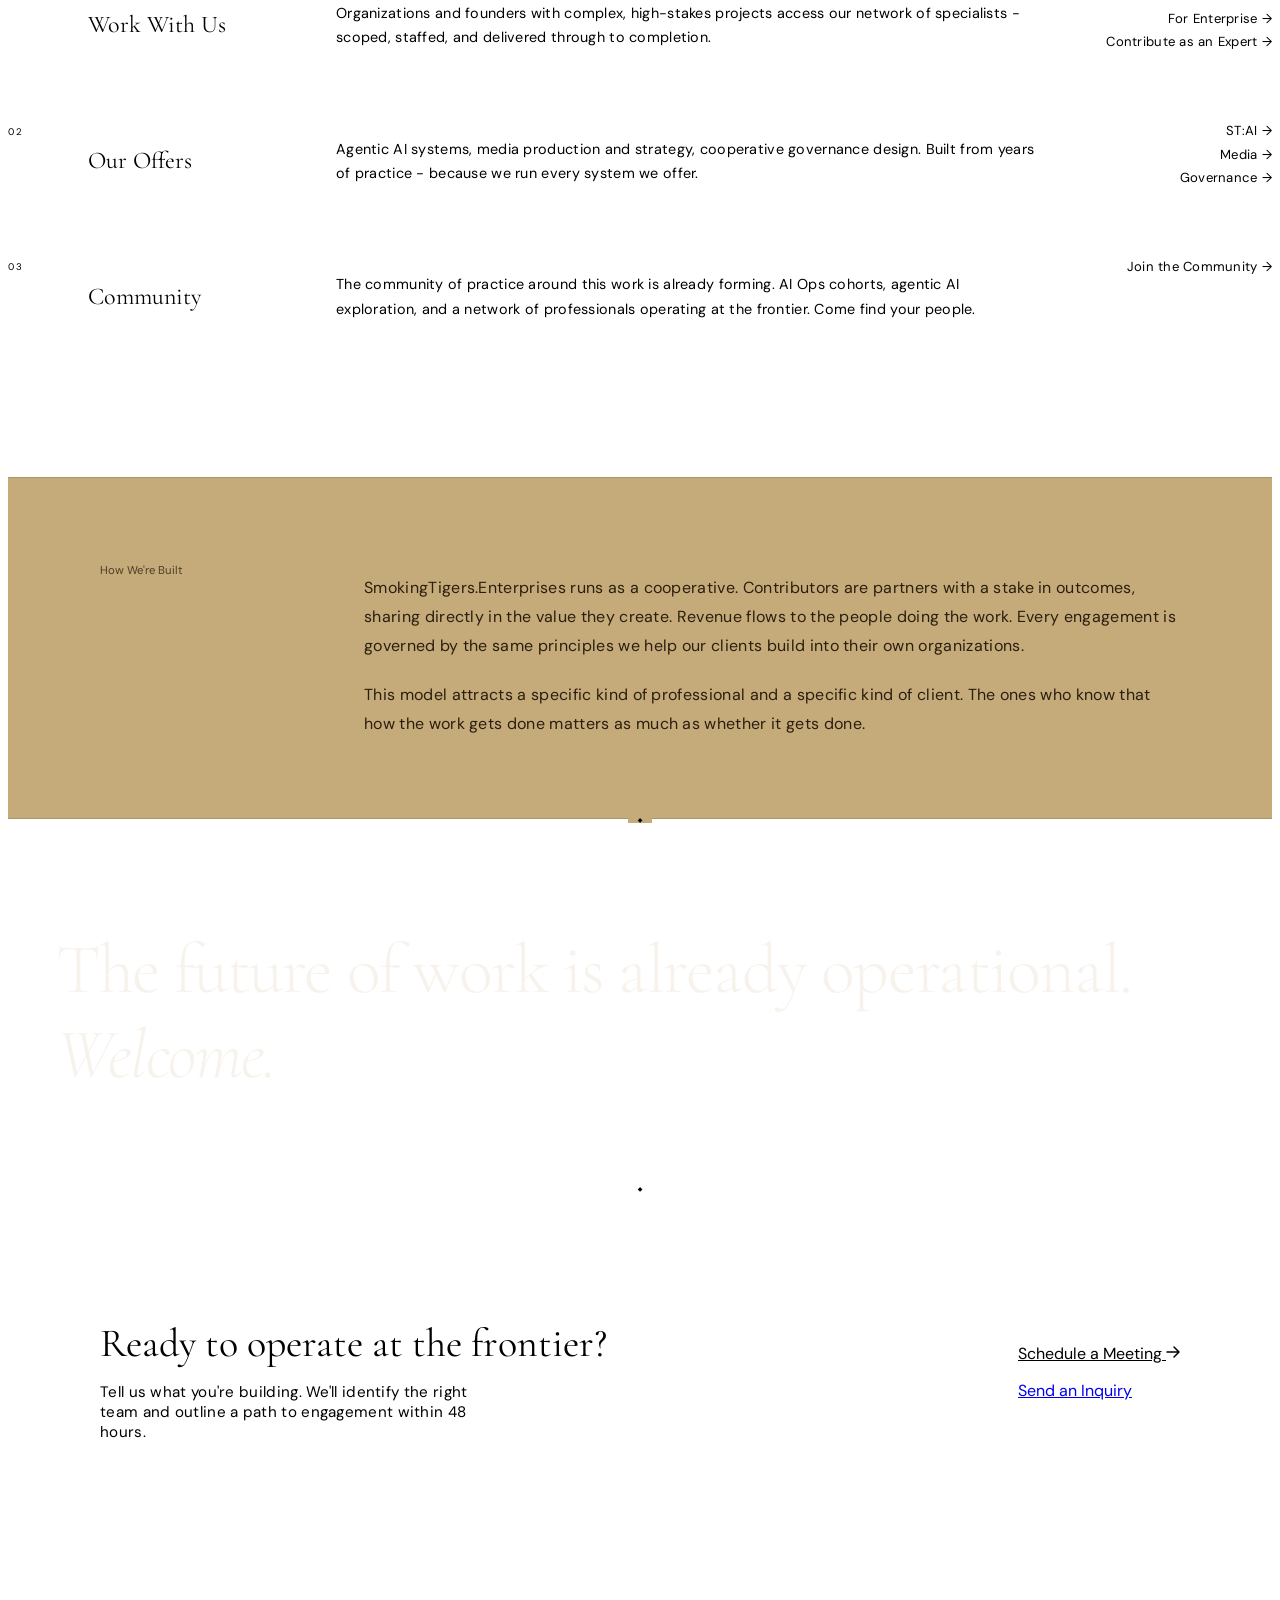
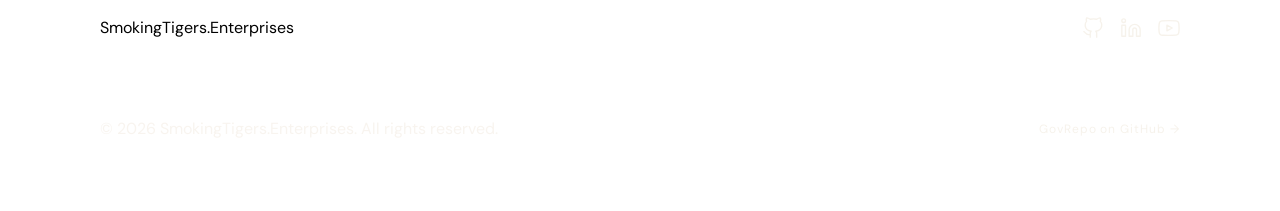
==== commit fcc43131: "Homepage polish: section order, footer legibility, copy tweaks - Fixed CTA band background (was a re" ====
--- a/public/index.html
+++ b/public/index.html
@@ -280,12 +280,12 @@
       font-size: clamp(1.6rem, 3.2vw, 2.7rem);
       font-weight: 300; line-height: 1.45;
       max-width: 1100px; margin: 0 auto;
-      color: var(--cream-muted);
+      color: rgba(20,17,15,0.85);
       letter-spacing: 0.01em;
     }
     .interstitial-text em {
       font-style: italic;
-      color: var(--cream-text);
+      color: #14110f;
       display: block;
       margin-top: 0.6em;
       font-size: clamp(2rem, 4.5vw, 3.5rem);
@@ -449,7 +449,7 @@
     /* ── STATEMENT ── */
     .statement-section {
       position: relative;
-      padding: 12rem 3rem 10rem;
+      padding: 7rem 3rem 6rem;
       overflow: hidden;
     }
     .statement-section > * { position: relative; z-index: 1; }
@@ -470,7 +470,7 @@
     .cta-band {
       border-top: 1px solid var(--border);
       border-bottom: 1px solid var(--border);
-      background: linear-gradient(135deg, rgba(122,31,53,0.1) 0%, rgba(13,27,42,0.4) 100%);
+      background: var(--bg);
     }
     .cta-inner {
       max-width: 1080px; margin: 0 auto;
@@ -537,16 +537,18 @@
       align-items: center;
     }
     .footer-icon {
-      color: var(--muted);
+      color: rgba(245,240,232,0.85);
       transition: color 0.2s ease;
       display: flex;
       align-items: center;
     }
+    .footer-icon svg { width: 22px; height: 22px; }
     .footer-icon:hover { color: var(--gold); }
     .footer-bottom {
       display: flex;
       justify-content: space-between;
       align-items: center;
+      gap: 2rem;
       padding-top: 1.5rem;
       border-top: 1px solid var(--border);
     }
@@ -554,11 +556,12 @@
       font-family: var(--font-body);
       font-size: 0.75rem;
       letter-spacing: 0.08em;
-      color: var(--gold-dim);
+      color: rgba(245,240,232,0.85);
       text-decoration: none;
       transition: color 0.2s ease;
     }
     .footer-govrepo:hover { color: var(--gold); }
+    .footer-note { color: rgba(245,240,232,0.7); }
     @media (max-width: 768px) {
       footer { padding: 2.5rem 1.5rem; }
       .footer-top { flex-direction: column; align-items: flex-start; gap: 1.5rem; }
@@ -695,7 +698,7 @@
           <p>
             The positive patterns of thriving organizations are ancient: coordination,
             accountability, trust, reward. Making these processes fairer, automated
-            and more agile in an AI-powered world? This is the frontier we're operating in.
+            and more agile in an AI-powered world? That's the frontier we're operating in.
           </p>
           <a href="/community" class="think-tank-cta">
             Co-create with us
@@ -815,6 +818,26 @@
 
     <div class="divider-artdeco" aria-hidden="true"></div>
 
+    <!-- COOPERATIVE CALLOUT -->
+    <section class="section cooperative">
+      <div class="cooperative-inner">
+        <div class="cooperative-label">
+          <span class="label-muted">How We're Built</span>
+        </div>
+        <div class="cooperative-body reveal">
+          <p>SmokingTigers.Enterprises runs as a cooperative. Contributors are partners
+          with a stake in outcomes, sharing directly in the value they create. Revenue flows
+          to the people doing the work. Every engagement is governed by the same principles
+          we help our clients build into their own organizations.</p>
+          <p>This model attracts a specific kind of professional and a specific kind of
+          client. The ones who know that how the work gets done matters as much as whether
+          it gets done.</p>
+        </div>
+      </div>
+    </section>
+
+    <div class="divider cream-before"></div>
+
     <!-- STATEMENT -->
     <section class="statement-section">
       <div class="tex-overlay tex-chevron" aria-hidden="true"></div>
@@ -824,27 +847,7 @@
       </blockquote>
     </section>
 
-    <div class="divider cream-2-after"></div>
-
-    <!-- COOPERATIVE CALLOUT -->
-    <section class="section cooperative">
-      <div class="cooperative-inner">
-        <div class="cooperative-label">
-          <span class="label-muted">How We're Built</span>
-        </div>
-        <div class="cooperative-body reveal">
-          <p>SmokingTigers.Enterprises runs as a cooperative. Contributors are partners
-          with a stake in outcomes, sharing directly in the value they create. Revenue flows
-          to the people doing the work. Every engagement is governed by the same principles
-          we help our clients build into their own organizations.</p>
-          <p>This model attracts a specific kind of professional and a specific kind of
-          client. The ones who know that how the work gets done matters as much as whether
-          it gets done.</p>
-        </div>
-      </div>
-    </section>
-
-    <div class="divider cream-before"></div>
+    <div class="divider"></div>
 
     <!-- CTA BAND -->
     <div class="cta-band">
